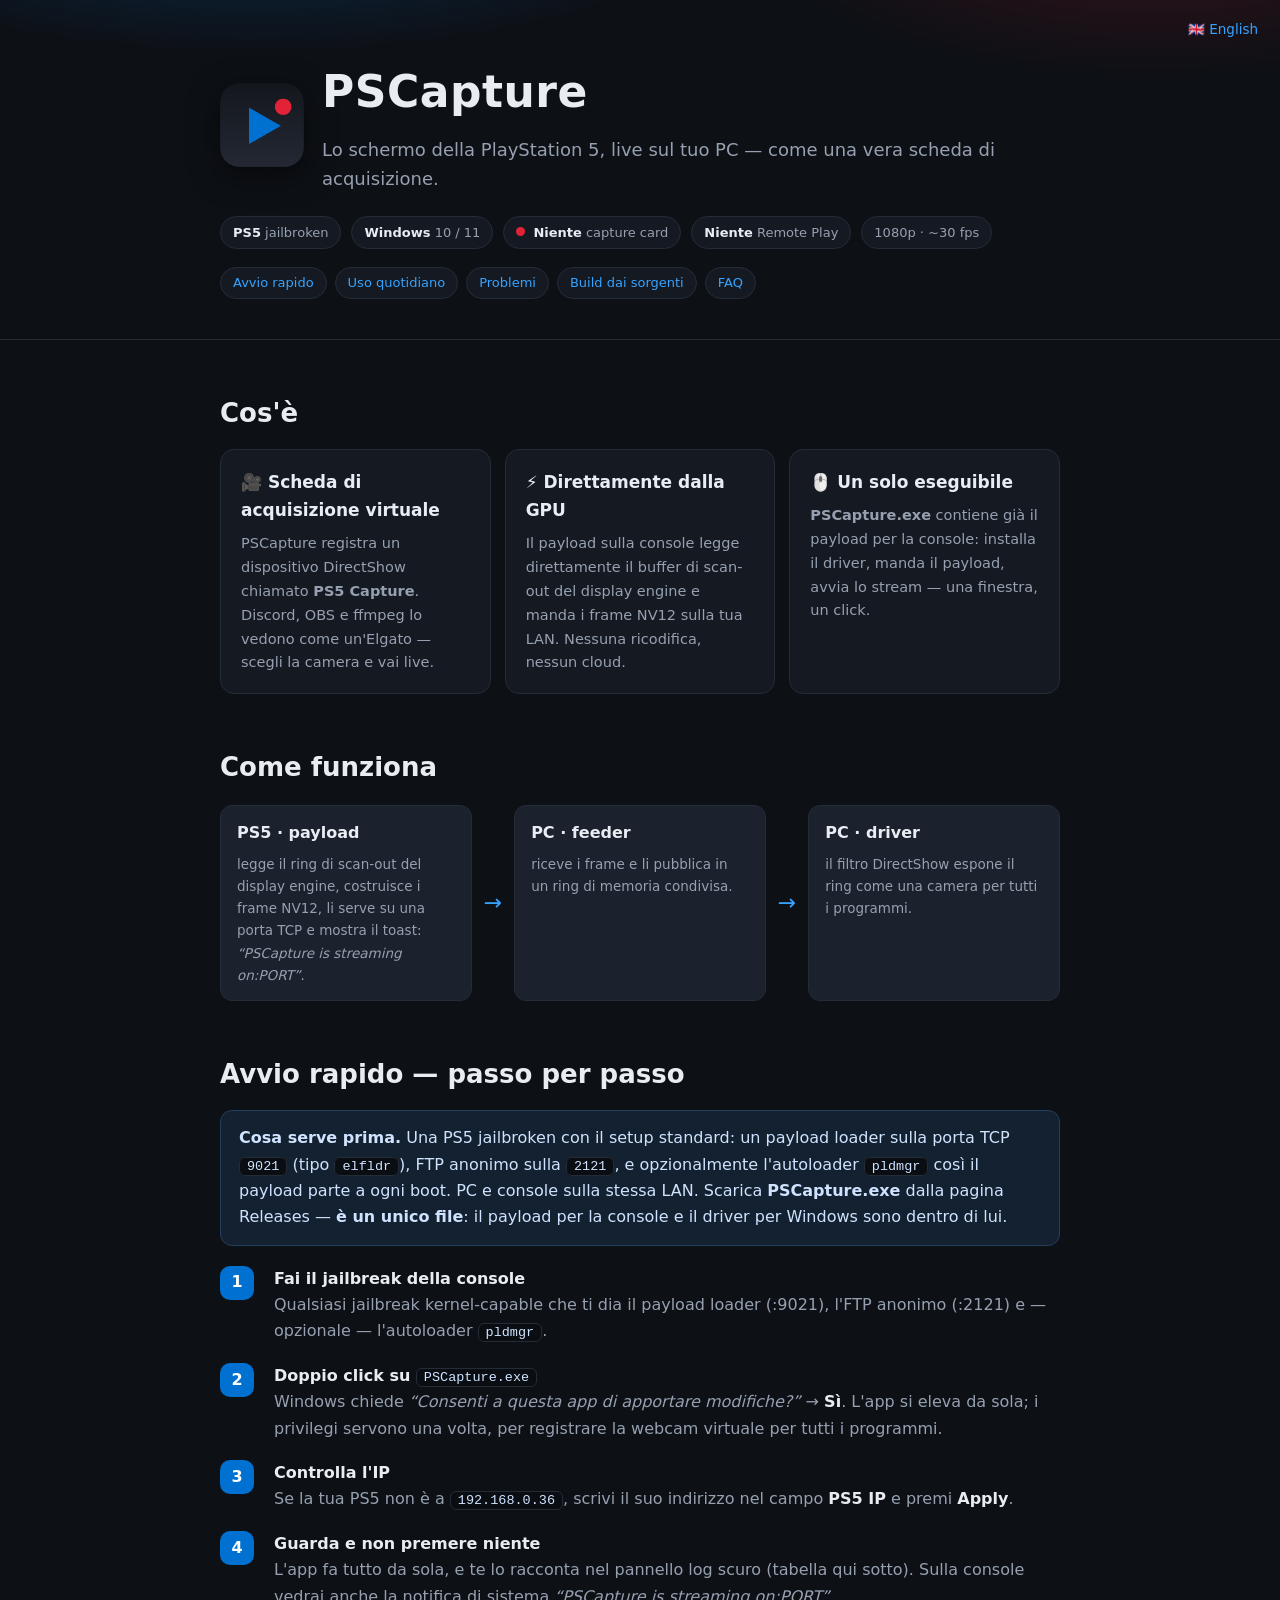
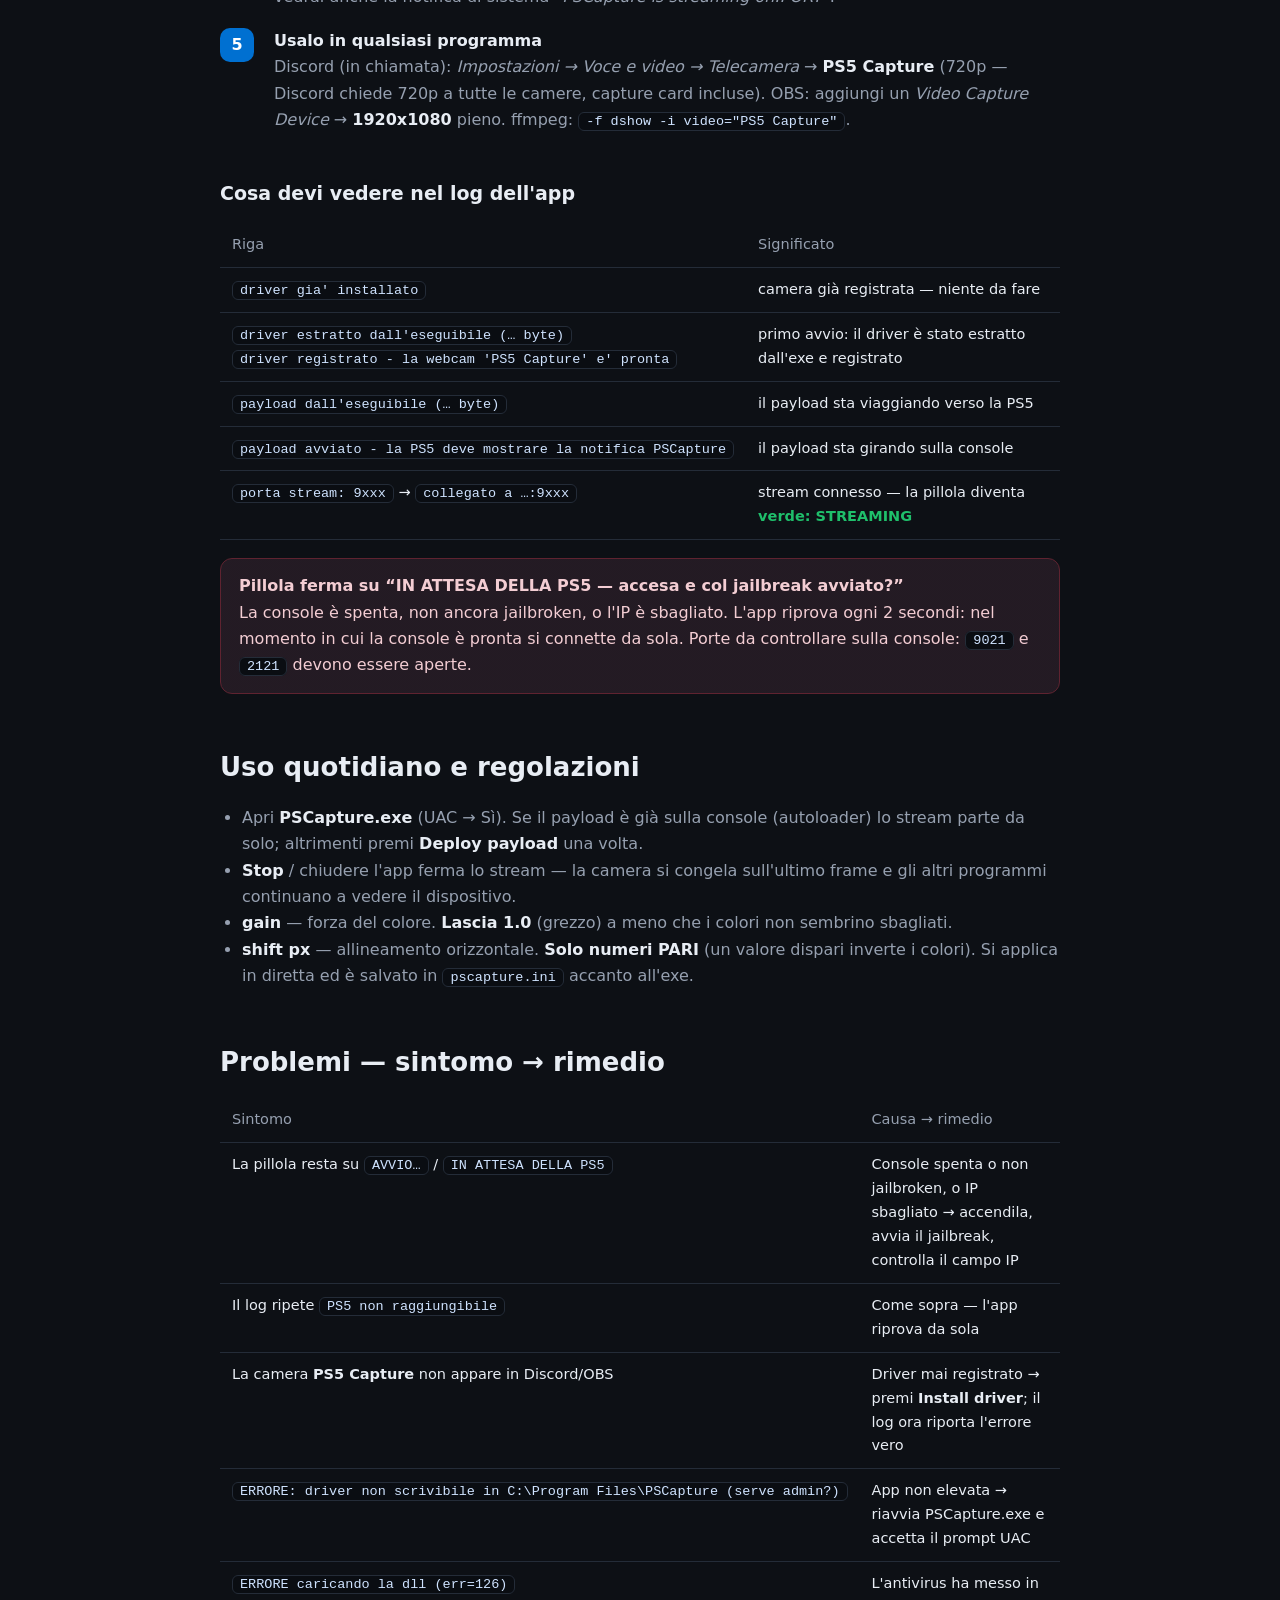
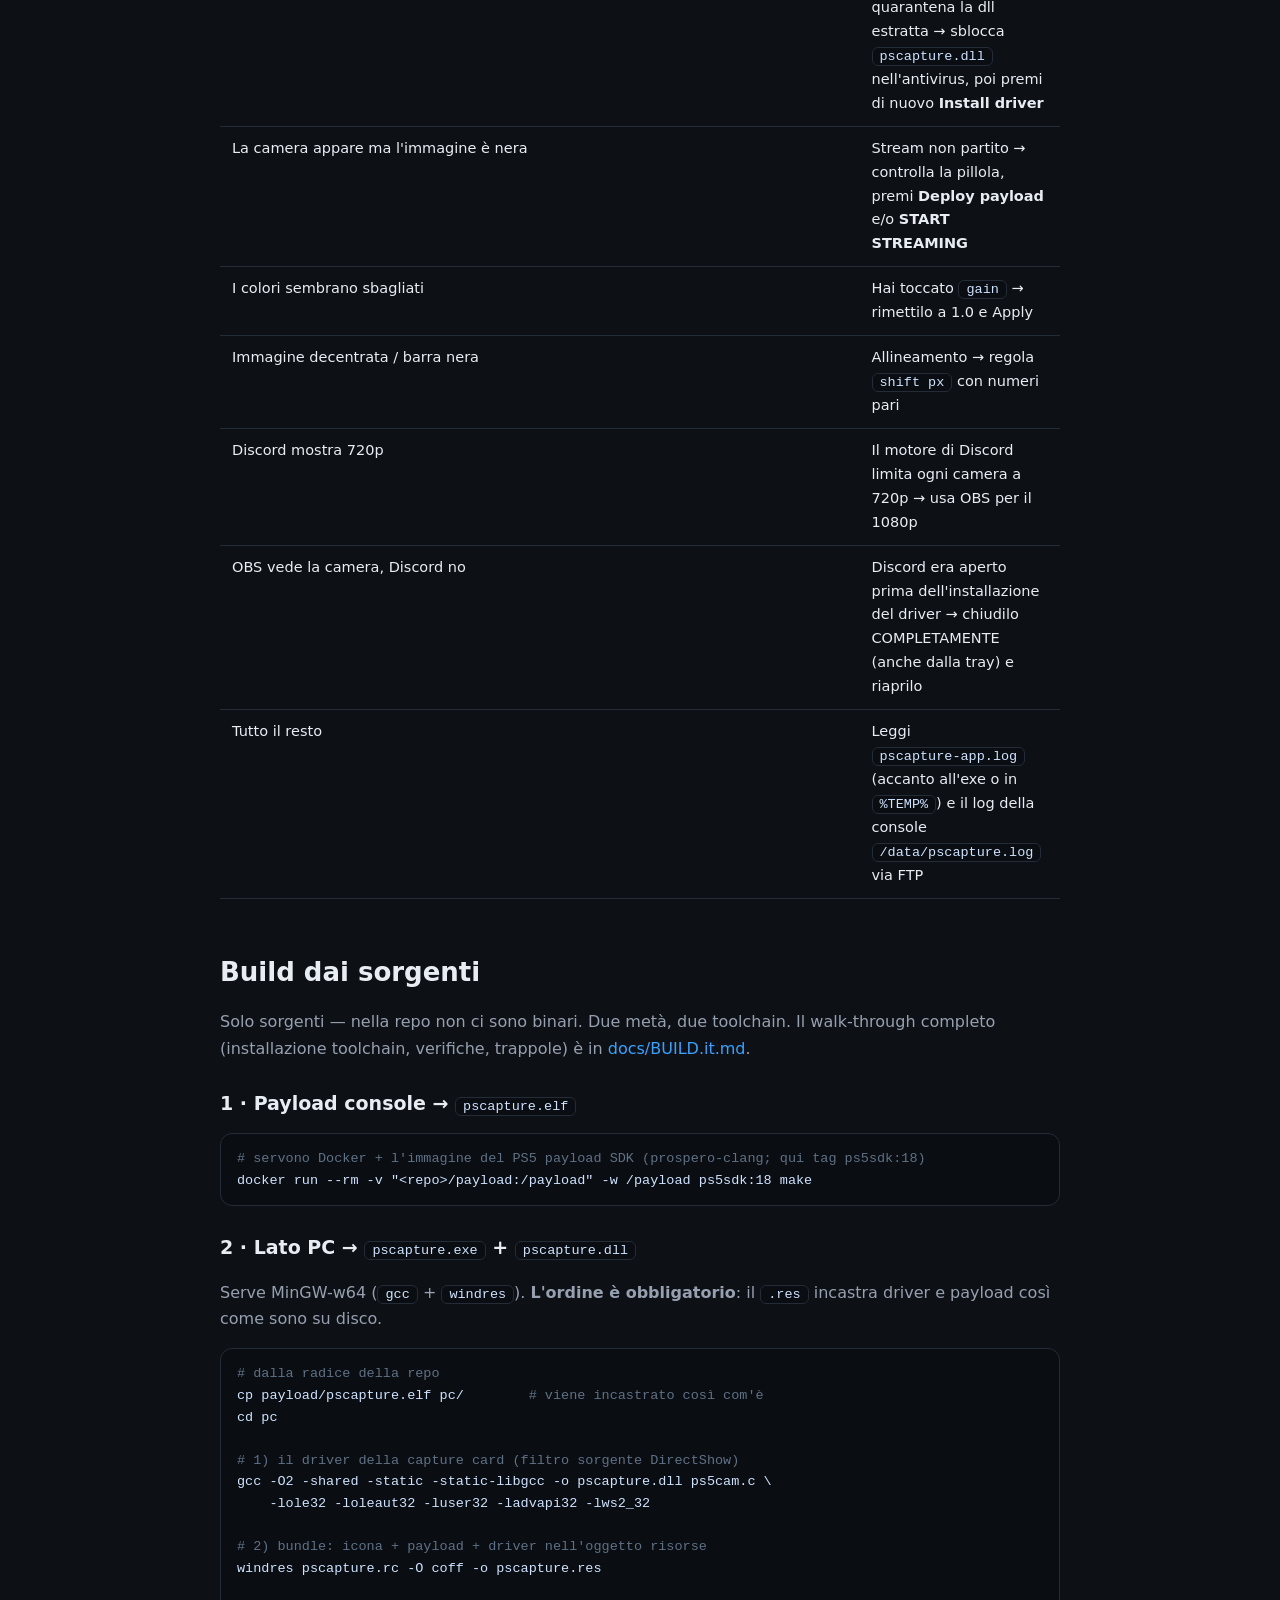
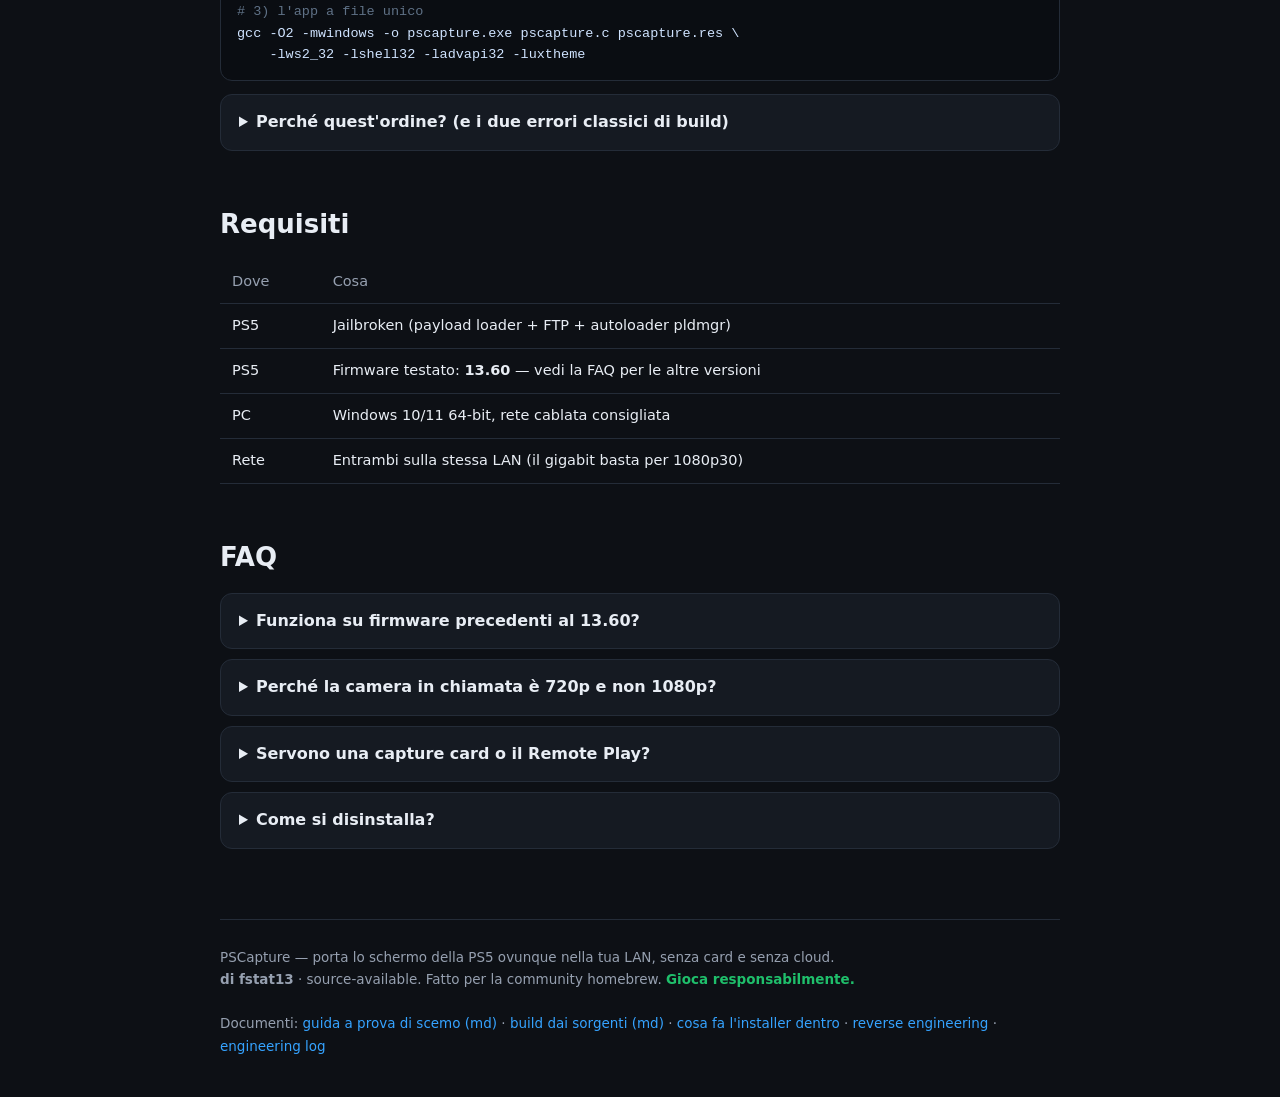
==== docs/index.it.html @ a3692b1e "docs: italian editions + front-page links - docs/GUIDE.it.md and docs/BUILD.it.md: full italian tran" ====
<!DOCTYPE html>
<html lang="it">
<head>
<meta charset="utf-8">
<meta name="viewport" content="width=device-width, initial-scale=1">
<title>PSCapture di fstat13 — la PS5 come scheda di acquisizione sul PC</title>
<style>
  :root{
    --bg:#0d1015; --card:#151a22; --card2:#1b222d; --line:#242c38;
    --fg:#e8edf4; --dim:#96a0b0; --accent:#0070d1; --accent2:#35a3ff;
    --rec:#e22236; --ok:#1fbf6b;
  }
  *{box-sizing:border-box}
  body{margin:0;background:var(--bg);color:var(--fg);
    font:16px/1.65 "Segoe UI",system-ui,-apple-system,Roboto,sans-serif;}
  a{color:var(--accent2);text-decoration:none}
  a:hover{text-decoration:underline}
  .wrap{max-width:880px;margin:0 auto;padding:0 20px}
  header{background:
     radial-gradient(900px 320px at 20% -40%, rgba(0,112,209,.35), transparent 60%),
     radial-gradient(700px 300px at 90% -30%, rgba(226,34,54,.22), transparent 60%),
     var(--bg);
     border-bottom:1px solid var(--line);padding:56px 0 40px}
  .brand{display:flex;align-items:center;gap:18px}
  .brand img{width:84px;height:84px;border-radius:20px;box-shadow:0 8px 30px rgba(0,0,0,.5)}
  h1{font-size:44px;margin:0;letter-spacing:.5px}
  .tag{color:var(--dim);font-size:18px;margin-top:6px}
  .badges{margin-top:22px;display:flex;gap:10px;flex-wrap:wrap}
  .badge{border:1px solid var(--line);background:var(--card);
    padding:5px 12px;border-radius:999px;font-size:13px;color:var(--dim)}
  .badge b{color:var(--fg)}
  h2{margin:52px 0 14px;font-size:26px}
  h3{margin:26px 0 10px;font-size:19px}
  .cards{display:grid;grid-template-columns:repeat(auto-fit,minmax(240px,1fr));gap:14px}
  .card{background:var(--card);border:1px solid var(--line);border-radius:14px;padding:18px 20px}
  .card h3{margin:0 0 8px;font-size:17px}
  .card p{margin:0;color:var(--dim);font-size:14.5px}
  .flow{display:flex;gap:10px;align-items:stretch;flex-wrap:wrap;margin-top:16px}
  .box{flex:1;min-width:180px;background:var(--card2);border:1px solid var(--line);
    border-radius:12px;padding:14px 16px}
  .box b{display:block;margin-bottom:6px}
  .box div{color:var(--dim);font-size:13.5px}
  .arrow{align-self:center;color:var(--accent2);font-size:22px;padding:0 2px}
  ol.steps{counter-reset:s;list-style:none;padding:0;margin:18px 0 0}
  ol.steps li{counter-increment:s;position:relative;padding:0 0 18px 54px}
  ol.steps li::before{content:counter(s);position:absolute;left:0;top:0;
    width:34px;height:34px;border-radius:10px;background:var(--accent);
    color:#fff;font-weight:600;display:flex;align-items:center;justify-content:center}
  ol.steps b{color:var(--fg)}
  ol.steps span{color:var(--dim)}
  ul.plain{color:var(--dim);padding-left:22px}
  ul.plain b{color:var(--fg)}
  table{width:100%;border-collapse:collapse;margin-top:14px;font-size:14.5px}
  th,td{text-align:left;padding:10px 12px;border-bottom:1px solid var(--line);
    vertical-align:top}
  th{color:var(--dim);font-weight:500}
  td code,th code{white-space:nowrap}
  code,kbd{background:#0a0d12;border:1px solid var(--line);border-radius:6px;
    padding:1px 7px;font:13.5px/1.5 Consolas,monospace;color:#cfe3ff}
  pre{background:#0a0d12;border:1px solid var(--line);border-radius:12px;
    padding:14px 16px;overflow-x:auto;font:13.5px/1.6 Consolas,monospace;
    color:#cfe3ff}
  pre .c{color:#5f7186}
  details{background:var(--card);border:1px solid var(--line);border-radius:12px;
    padding:14px 18px;margin:10px 0}
  summary{cursor:pointer;font-weight:600}
  details p{color:var(--dim);margin:10px 0 0}
  .note{background:linear-gradient(0deg,rgba(0,112,209,.08),rgba(0,112,209,.08)),
    var(--card);border:1px solid #23405f;border-radius:12px;padding:14px 18px;color:#cfe3ff}
  .warn{background:linear-gradient(0deg,rgba(226,34,54,.07),rgba(226,34,54,.07)),
    var(--card);border:1px solid #5f2330;border-radius:12px;padding:14px 18px;color:#f3cdd3}
  footer{color:var(--dim);border-top:1px solid var(--line);margin-top:70px;
    padding:26px 0 40px;font-size:13.5px}
  .dot{display:inline-block;width:9px;height:9px;border-radius:50%;
    background:var(--rec);margin-right:8px;vertical-align:1px}
  .ok{color:var(--ok);font-weight:600}
  .toc{display:flex;gap:8px;flex-wrap:wrap;margin-top:18px}
  .toc a{border:1px solid var(--line);background:var(--card);border-radius:999px;
    padding:4px 12px;font-size:13px}
  .lang{position:absolute;top:18px;right:22px;font-size:13.5px}
</style>
</head>
<body>

<header style="position:relative">
  <div class="lang">🇬🇧 <a href="index.html">English</a></div>
  <div class="wrap">
    <div class="brand">
      <img src="pscapture.png" alt="PSCapture">
      <div>
        <h1>PSCapture</h1>
        <div class="tag">Lo schermo della PlayStation&nbsp;5, live sul tuo PC — come una vera scheda di acquisizione.</div>
      </div>
    </div>
    <div class="badges">
      <span class="badge"><b>PS5</b> jailbroken</span>
      <span class="badge"><b>Windows</b> 10 / 11</span>
      <span class="badge"><span class="dot"></span><b>Niente</b> capture card</span>
      <span class="badge"><b>Niente</b> Remote&nbsp;Play</span>
      <span class="badge">1080p &middot; ~30 fps</span>
    </div>
    <div class="toc">
      <a href="#start">Avvio rapido</a>
      <a href="#daily">Uso quotidiano</a>
      <a href="#trouble">Problemi</a>
      <a href="#build">Build dai sorgenti</a>
      <a href="#faq">FAQ</a>
    </div>
  </div>
</header>

<div class="wrap">

  <h2>Cos'è</h2>
  <div class="cards">
    <div class="card">
      <h3>🎥 Scheda di acquisizione virtuale</h3>
      <p>PSCapture registra un dispositivo DirectShow chiamato <b>PS5 Capture</b>.
         Discord, OBS e ffmpeg lo vedono come un'Elgato — scegli la camera e vai
         live.</p>
    </div>
    <div class="card">
      <h3>⚡ Direttamente dalla GPU</h3>
      <p>Il payload sulla console legge direttamente il buffer di scan-out del
         display engine e manda i frame NV12 sulla tua LAN. Nessuna
         ricodifica, nessun cloud.</p>
    </div>
    <div class="card">
      <h3>🖱️ Un solo eseguibile</h3>
      <p><b>PSCapture.exe</b> contiene già il payload per la console:
         installa il driver, manda il payload, avvia lo stream — una finestra,
         un click.</p>
    </div>
  </div>

  <h2>Come funziona</h2>
  <div class="flow">
    <div class="box"><b>PS5 &middot; payload</b>
      <div>legge il ring di scan-out del display engine, costruisce i frame
           NV12, li serve su una porta TCP e mostra il toast:
           <i>“PSCapture is streaming on:PORT”</i>.</div></div>
    <div class="arrow">→</div>
    <div class="box"><b>PC &middot; feeder</b>
      <div>riceve i frame e li pubblica in un ring di memoria condivisa.</div></div>
    <div class="arrow">→</div>
    <div class="box"><b>PC &middot; driver</b>
      <div>il filtro DirectShow espone il ring come una camera per tutti i
           programmi.</div></div>
  </div>

  <h2 id="start">Avvio rapido — passo per passo</h2>

  <div class="note" style="margin-bottom:20px">
    <b>Cosa serve prima.</b> Una PS5 jailbroken con il setup standard:
    un payload loader sulla porta TCP <code>9021</code> (tipo
    <code>elfldr</code>), FTP anonimo sulla <code>2121</code>, e opzionalmente
    l'autoloader <code>pldmgr</code> così il payload parte a ogni boot.
    PC e console sulla stessa LAN. Scarica <b>PSCapture.exe</b> dalla pagina
    Releases — <b>è un unico file</b>: il payload per la console e il driver
    per Windows sono dentro di lui.
  </div>

  <ol class="steps">
    <li><b>Fai il jailbreak della console</b><br>
      <span>Qualsiasi jailbreak kernel-capable che ti dia il payload loader
      (:9021), l'FTP anonimo (:2121) e — opzionale — l'autoloader
      <code>pldmgr</code>.</span></li>
    <li><b>Doppio click su <code>PSCapture.exe</code></b><br>
      <span>Windows chiede <i>“Consenti a questa app di apportare modifiche?”</i>
      → <b>Sì</b>. L'app si eleva da sola; i privilegi servono una volta, per
      registrare la webcam virtuale per tutti i programmi.</span></li>
    <li><b>Controlla l'IP</b><br>
      <span>Se la tua PS5 non è a <code>192.168.0.36</code>, scrivi il suo
      indirizzo nel campo <b>PS5 IP</b> e premi <b>Apply</b>.</span></li>
    <li><b>Guarda e non premere niente</b><br>
      <span>L'app fa tutto da sola, e te lo racconta nel pannello log scuro
      (tabella qui sotto). Sulla console vedrai anche la notifica di sistema
      <i>“PSCapture is streaming on:PORT”</i>.</span></li>
    <li><b>Usalo in qualsiasi programma</b><br>
      <span>Discord (in chiamata): <i>Impostazioni → Voce e video →
      Telecamera</i> → <b>PS5 Capture</b> (720p — Discord chiede 720p a tutte
      le camere, capture card incluse). OBS: aggiungi un <i>Video Capture
      Device</i> → <b>1920x1080</b> pieno. ffmpeg:
      <code>-f dshow -i video="PS5 Capture"</code>.</span></li>
  </ol>

  <h3>Cosa devi vedere nel log dell'app</h3>
  <table>
    <tr><th>Riga</th><th>Significato</th></tr>
    <tr><td><code>driver gia' installato</code></td>
        <td>camera già registrata — niente da fare</td></tr>
    <tr><td><code>driver estratto dall'eseguibile (… byte)</code><br>
            <code>driver registrato - la webcam 'PS5 Capture' e' pronta</code></td>
        <td>primo avvio: il driver è stato estratto dall'exe e registrato</td></tr>
    <tr><td><code>payload dall'eseguibile (… byte)</code></td>
        <td>il payload sta viaggiando verso la PS5</td></tr>
    <tr><td><code>payload avviato - la PS5 deve mostrare la notifica PSCapture</code></td>
        <td>il payload sta girando sulla console</td></tr>
    <tr><td><code>porta stream: 9xxx</code> → <code>collegato a …:9xxx</code></td>
        <td>stream connesso — la pillola diventa <span class="ok">verde: STREAMING</span></td></tr>
  </table>

  <div class="warn" style="margin-top:18px">
    <b>Pillola ferma su “IN ATTESA DELLA PS5 — accesa e col jailbreak avviato?”</b><br>
    La console è spenta, non ancora jailbroken, o l'IP è sbagliato. L'app
    riprova ogni 2 secondi: nel momento in cui la console è pronta si connette
    da sola. Porte da controllare sulla console: <code>9021</code> e
    <code>2121</code> devono essere aperte.
  </div>

  <h2 id="daily">Uso quotidiano e regolazioni</h2>
  <ul class="plain">
    <li>Apri <b>PSCapture.exe</b> (UAC → Sì). Se il payload è già sulla console
        (autoloader) lo stream parte da solo; altrimenti premi
        <b>Deploy payload</b> una volta.</li>
    <li><b>Stop</b> / chiudere l'app ferma lo stream — la camera si congela
        sull'ultimo frame e gli altri programmi continuano a vedere il
        dispositivo.</li>
    <li><b>gain</b> — forza del colore. <b>Lascia 1.0</b> (grezzo) a meno che i
        colori non sembrino sbagliati.</li>
    <li><b>shift px</b> — allineamento orizzontale. <b>Solo numeri PARI</b>
        (un valore dispari inverte i colori). Si applica in diretta ed è
        salvato in <code>pscapture.ini</code> accanto all'exe.</li>
  </ul>

  <h2 id="trouble">Problemi — sintomo → rimedio</h2>
  <table>
    <tr><th>Sintomo</th><th>Causa → rimedio</th></tr>
    <tr><td>La pillola resta su <code>AVVIO…</code> / <code>IN ATTESA DELLA PS5</code></td>
        <td>Console spenta o non jailbroken, o IP sbagliato → accendila, avvia
            il jailbreak, controlla il campo IP</td></tr>
    <tr><td>Il log ripete <code>PS5 non raggiungibile</code></td>
        <td>Come sopra — l'app riprova da sola</td></tr>
    <tr><td>La camera <b>PS5 Capture</b> non appare in Discord/OBS</td>
        <td>Driver mai registrato → premi <b>Install driver</b>; il log ora
            riporta l'errore vero</td></tr>
    <tr><td><code>ERRORE: driver non scrivibile in C:\Program Files\PSCapture (serve admin?)</code></td>
        <td>App non elevata → riavvia PSCapture.exe e accetta il prompt UAC</td></tr>
    <tr><td><code>ERRORE caricando la dll (err=126)</code></td>
        <td>L'antivirus ha messo in quarantena la dll estratta → sblocca
            <code>pscapture.dll</code> nell'antivirus, poi premi di nuovo
            <b>Install driver</b></td></tr>
    <tr><td>La camera appare ma l'immagine è nera</td>
        <td>Stream non partito → controlla la pillola, premi <b>Deploy
            payload</b> e/o <b>START STREAMING</b></td></tr>
    <tr><td>I colori sembrano sbagliati</td>
        <td>Hai toccato <code>gain</code> → rimettilo a 1.0 e Apply</td></tr>
    <tr><td>Immagine decentrata / barra nera</td>
        <td>Allineamento → regola <code>shift px</code> con numeri pari</td></tr>
    <tr><td>Discord mostra 720p</td>
        <td>Il motore di Discord limita ogni camera a 720p → usa OBS per il
            1080p</td></tr>
    <tr><td>OBS vede la camera, Discord no</td>
        <td>Discord era aperto prima dell'installazione del driver → chiudilo
            COMPLETAMENTE (anche dalla tray) e riaprilo</td></tr>
    <tr><td>Tutto il resto</td>
        <td>Leggi <code>pscapture-app.log</code> (accanto all'exe o in
            <code>%TEMP%</code>) e il log della console
            <code>/data/pscapture.log</code> via FTP</td></tr>
  </table>

  <h2 id="build">Build dai sorgenti</h2>

  <p style="color:var(--dim)">Solo sorgenti — nella repo non ci sono binari.
  Due metà, due toolchain. Il walk-through completo (installazione toolchain,
  verifiche, trappole) è in <a href="BUILD.it.md">docs/BUILD.it.md</a>.</p>

  <h3>1 · Payload console → <code>pscapture.elf</code></h3>
  <pre><span class="c"># servono Docker + l'immagine del PS5 payload SDK (prospero-clang; qui tag ps5sdk:18)</span>
docker run --rm -v "&lt;repo&gt;/payload:/payload" -w /payload ps5sdk:18 make</pre>

  <h3>2 · Lato PC → <code>pscapture.exe</code> + <code>pscapture.dll</code></h3>
  <p style="color:var(--dim)">Serve MinGW-w64 (<code>gcc</code> +
  <code>windres</code>). <b>L'ordine è obbligatorio</b>: il
  <code>.res</code> incastra driver e payload così come sono su disco.</p>
  <pre><span class="c"># dalla radice della repo</span>
cp payload/pscapture.elf pc/        <span class="c"># viene incastrato così com'è</span>
cd pc

<span class="c"># 1) il driver della capture card (filtro sorgente DirectShow)</span>
gcc -O2 -shared -static -static-libgcc -o pscapture.dll ps5cam.c \
    -lole32 -loleaut32 -luser32 -ladvapi32 -lws2_32

<span class="c"># 2) bundle: icona + payload + driver nell'oggetto risorse</span>
windres pscapture.rc -O coff -o pscapture.res

<span class="c"># 3) l'app a file unico</span>
gcc -O2 -mwindows -o pscapture.exe pscapture.c pscapture.res \
    -lws2_32 -lshell32 -ladvapi32 -luxtheme</pre>

  <details>
    <summary>Perché quest'ordine? (e i due errori classici di build)</summary>
    <p><b>windres incastra i file come sono su disco:</b> se la DLL o il
       payload vengono ricompilati dopo il passo 2, l'exe continua a portarsi
       dentro quelli vecchi. Rebuild = DLL → windres → exe, ogni volta.<br>
       <b><code>-static -static-libgcc</code> sulla DLL è obbligatorio:</b>
       senza, Windows può rifiutarsi di caricare il driver con il cryptico
       “impossibile trovare il modulo specificato” (runtime mingw mancante).</p>
  </details>

  <h2>Requisiti</h2>
  <table>
    <tr><th>Dove</th><th>Cosa</th></tr>
    <tr><td>PS5</td><td>Jailbroken (payload loader + FTP + autoloader pldmgr)</td></tr>
    <tr><td>PS5</td><td>Firmware testato: <b>13.60</b> — vedi la FAQ per le altre versioni</td></tr>
    <tr><td>PC</td><td>Windows 10/11 64-bit, rete cablata consigliata</td></tr>
    <tr><td>Rete</td><td>Entrambi sulla stessa LAN (il gigabit basta per 1080p30)</td></tr>
  </table>

  <h2 id="faq">FAQ</h2>

  <details>
    <summary>Funziona su firmware precedenti al 13.60?</summary>
    <p>Il lato PC funziona su qualsiasi firmware: app e driver parlano solo
       TCP/FTP e memoria condivisa. La parte version-specifica è il payload
       della console — è stato compilato e tarato sul <b>13.60</b>, usando gli
       ancoraggi del display engine trovati su quel firmware. Su altri
       firmware può servire un piccolo lavoro di porting (cioè ritrovare gli
       stessi ancoraggi su quel sistema). Se hai un'altra versione, apri una
       issue con il tuo firmware e possiamo aggiungere un profilo.</p>
  </details>

  <details>
    <summary>Perché la camera in chiamata è 720p e non 1080p?</summary>
    <p>Quel limite è del motore vocale di Discord, non di PSCapture: chiede
       1280x720 a ogni camera. Per la qualità piena usa OBS (dove PS5 Capture
       va a 1920x1080) o la condivisione schermo di Discord, che arriva a
       1080p60 con Nitro.</p>
  </details>

  <details>
    <summary>Servono una capture card o il Remote Play?</summary>
    <p>No. PSCapture non tocca mai il Remote Play: il payload legge il display
       engine sulla console stessa e manda i frame grezzi sulla tua LAN.</p>
  </details>

  <details>
    <summary>Come si disinstalla?</summary>
    <p>Chiudi l'app, poi <code>rundll32 "%ProgramFiles%\PSCapture\pscapture.dll",DllUnregisterServer</code>,
       cancella <code>C:\Program Files\PSCapture</code>, e opzionalmente
       cancella <code>/data/pldmgr/payloads/pscapture/</code> sulla console
       così l'autoloader smette di avviare il payload.</p>
  </details>

  <footer>
    PSCapture — porta lo schermo della PS5 ovunque nella tua LAN, senza card e senza cloud.
    <br><b>di fstat13</b> &middot; source-available. Fatto per la community homebrew. <span class="ok">Gioca responsabilmente.</span>
    <br><br>
    Documenti: <a href="GUIDE.it.md">guida a prova di scemo (md)</a> &middot;
    <a href="BUILD.it.md">build dai sorgenti (md)</a> &middot;
    <a href="INSTALLER.md">cosa fa l'installer dentro</a> &middot;
    <a href="REVERSE_ENGINEERING.md">reverse engineering</a> &middot;
    <a href="ENGINEERING_LOG.md">engineering log</a>
  </footer>
</div>

</body>
</html>
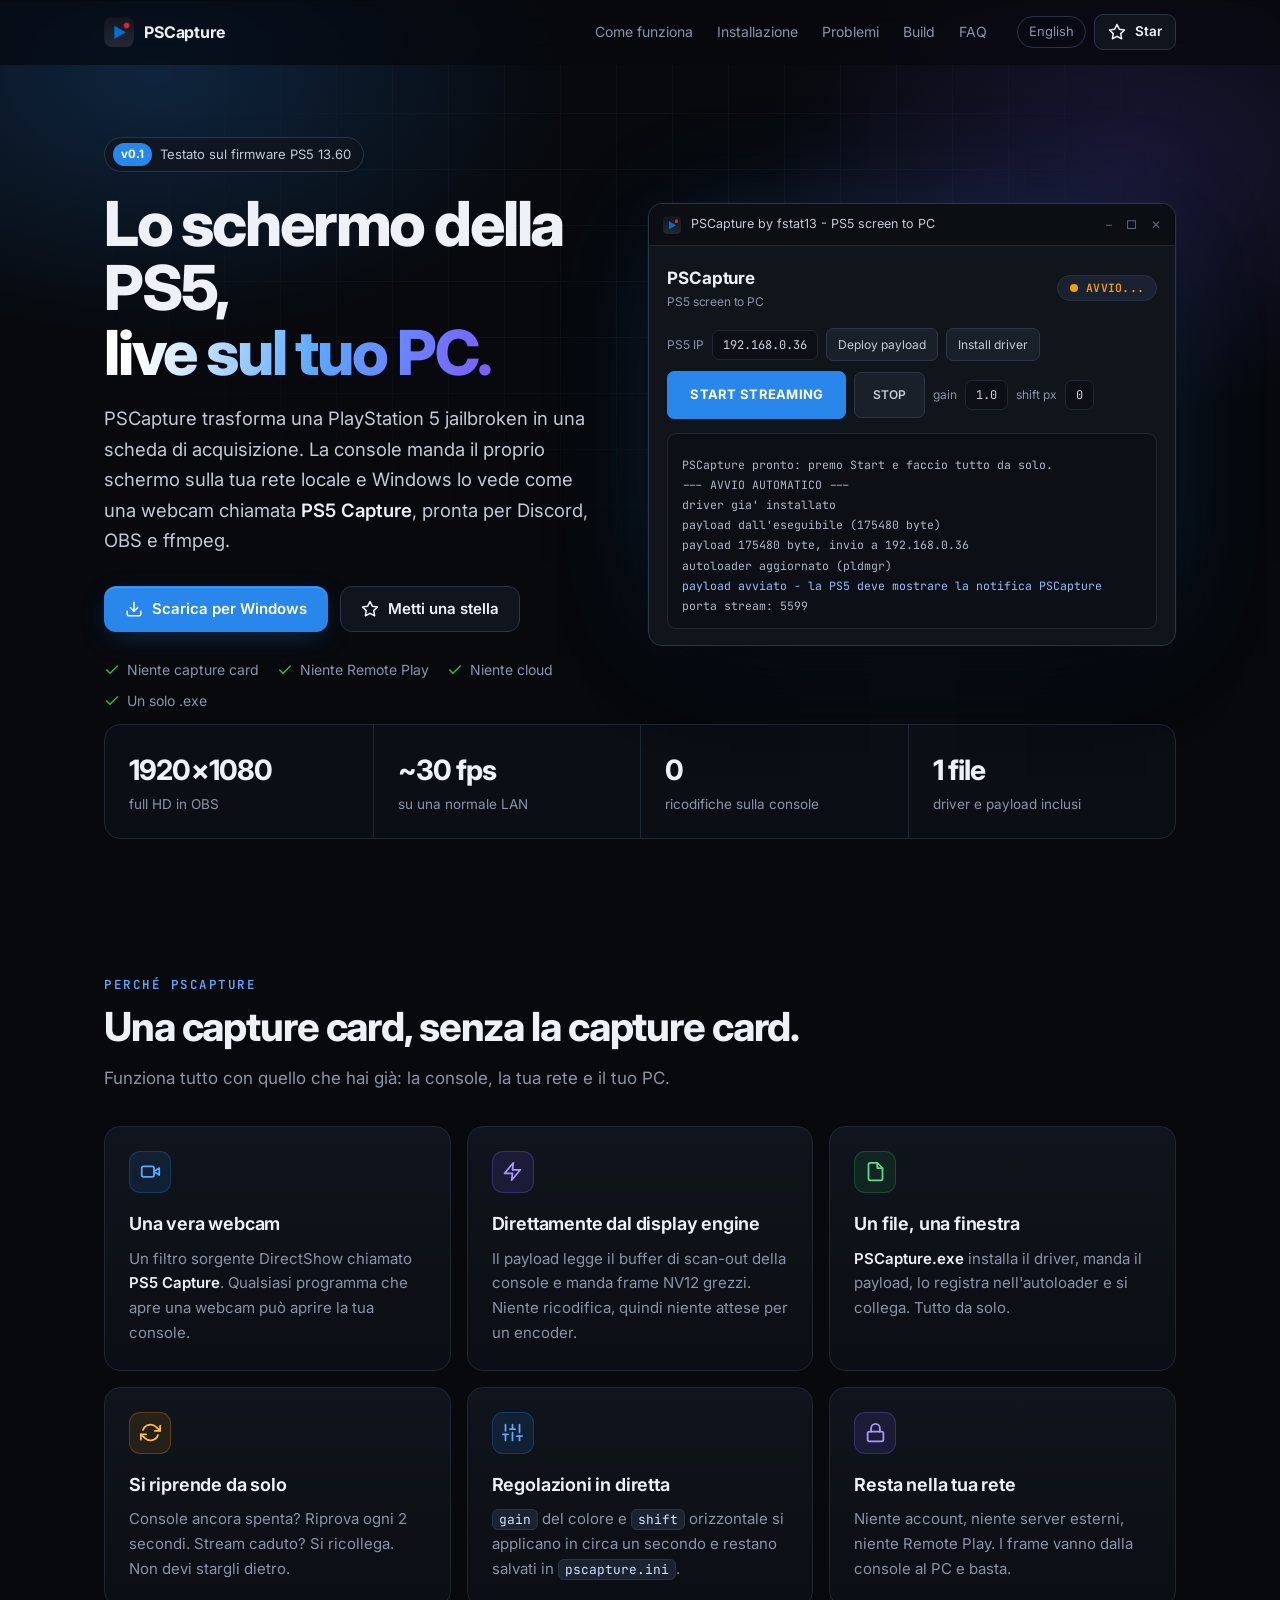
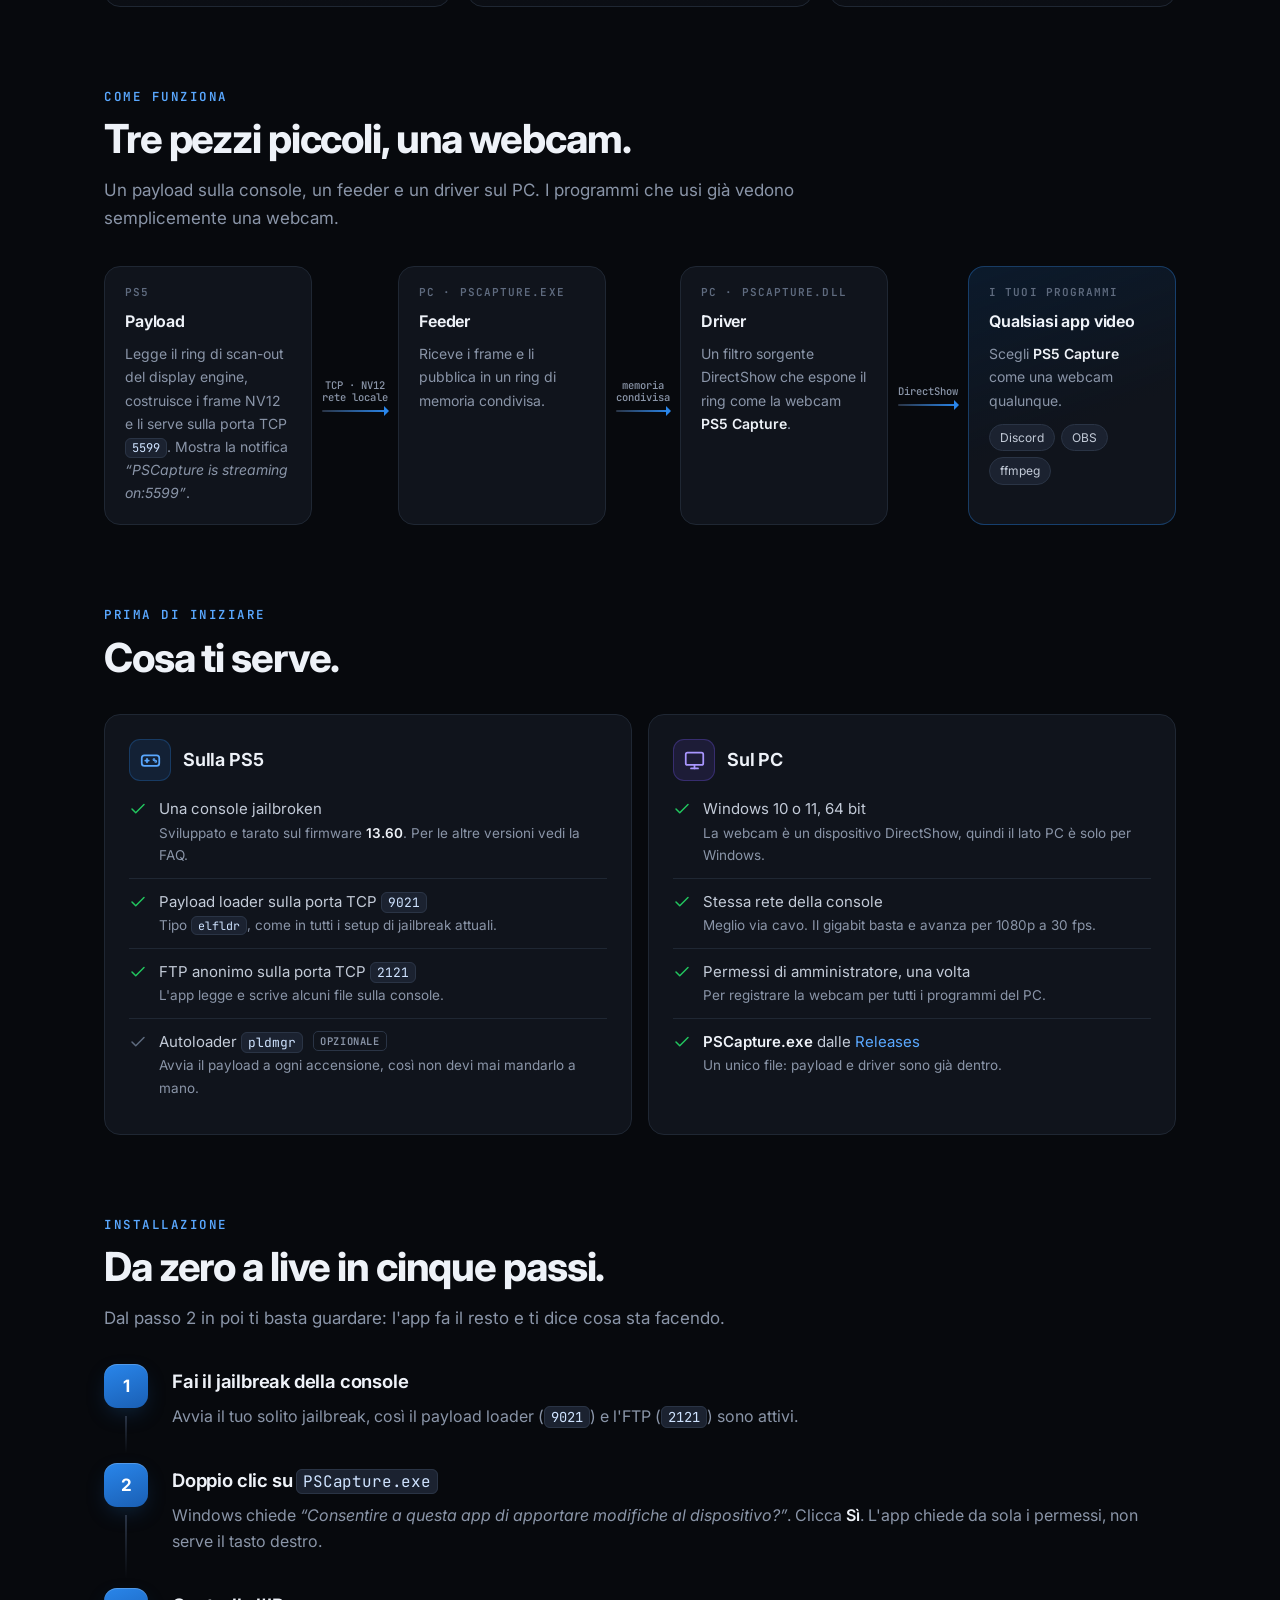
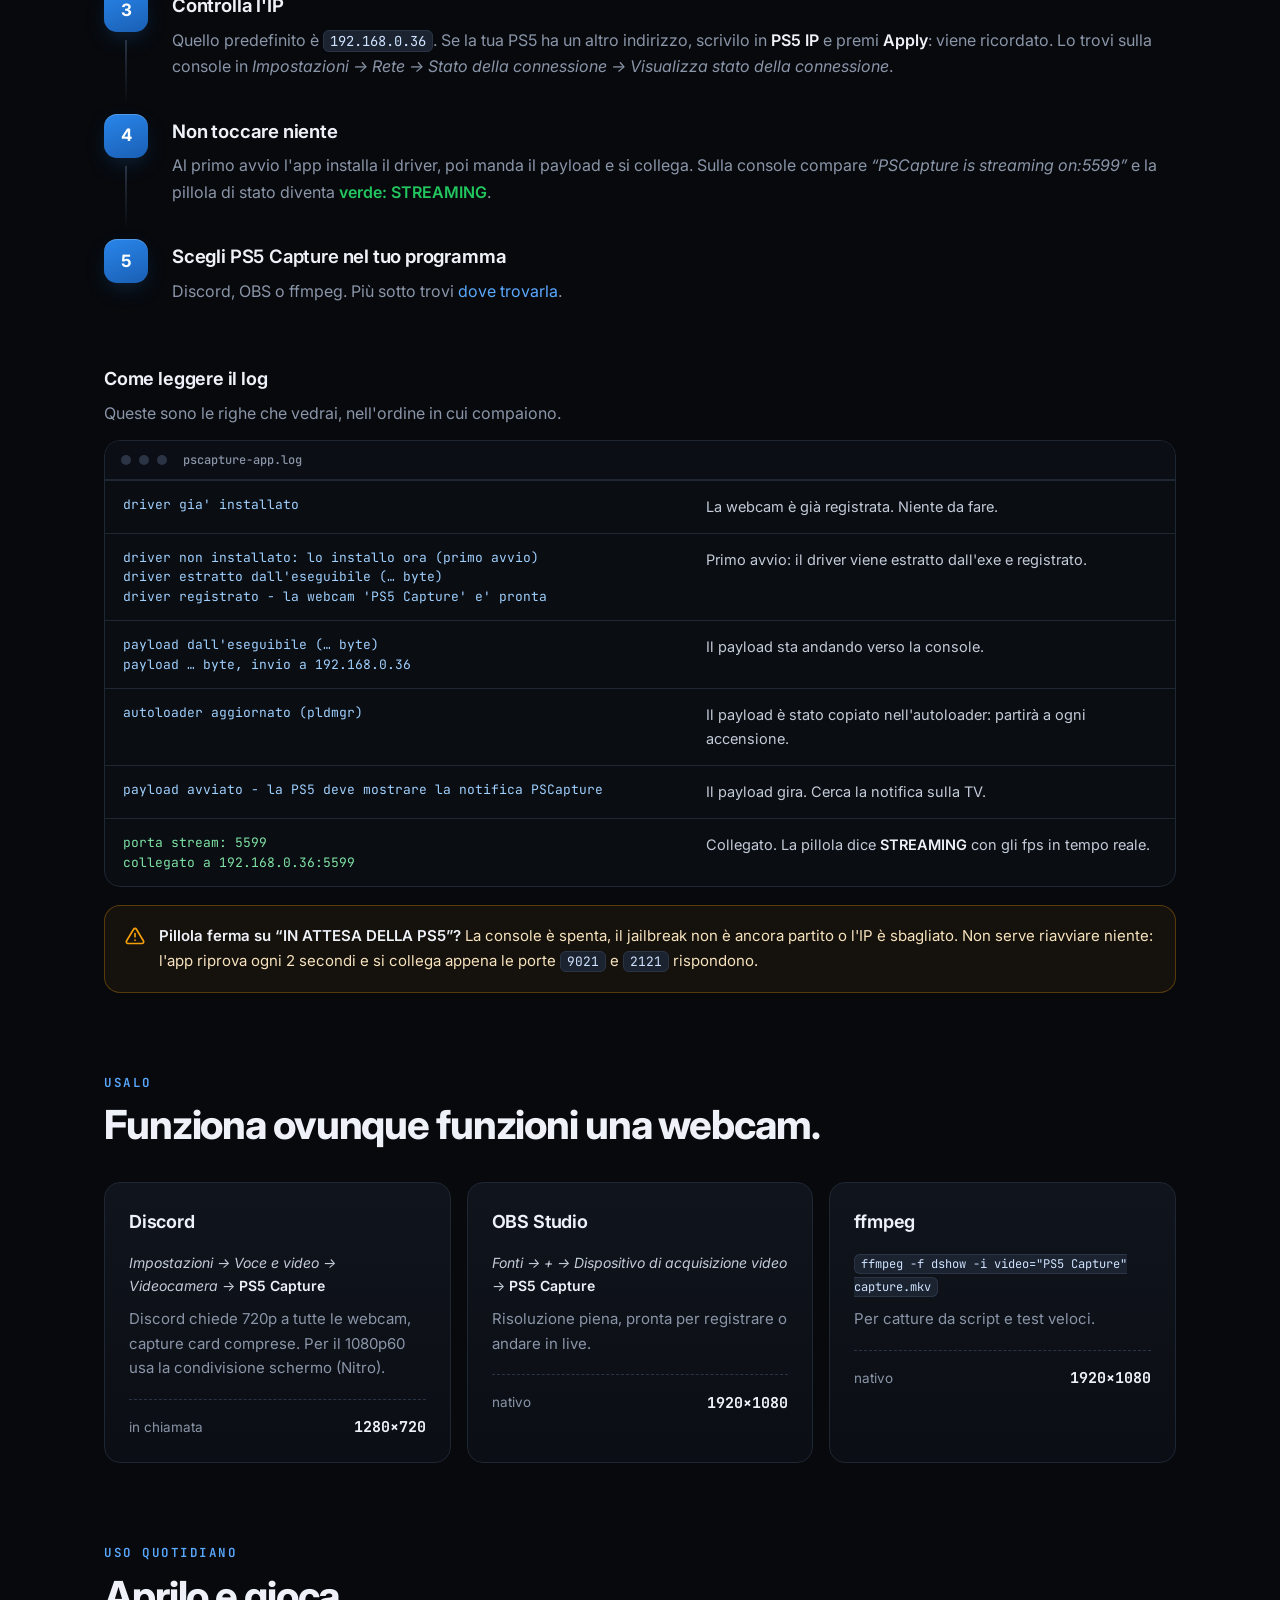
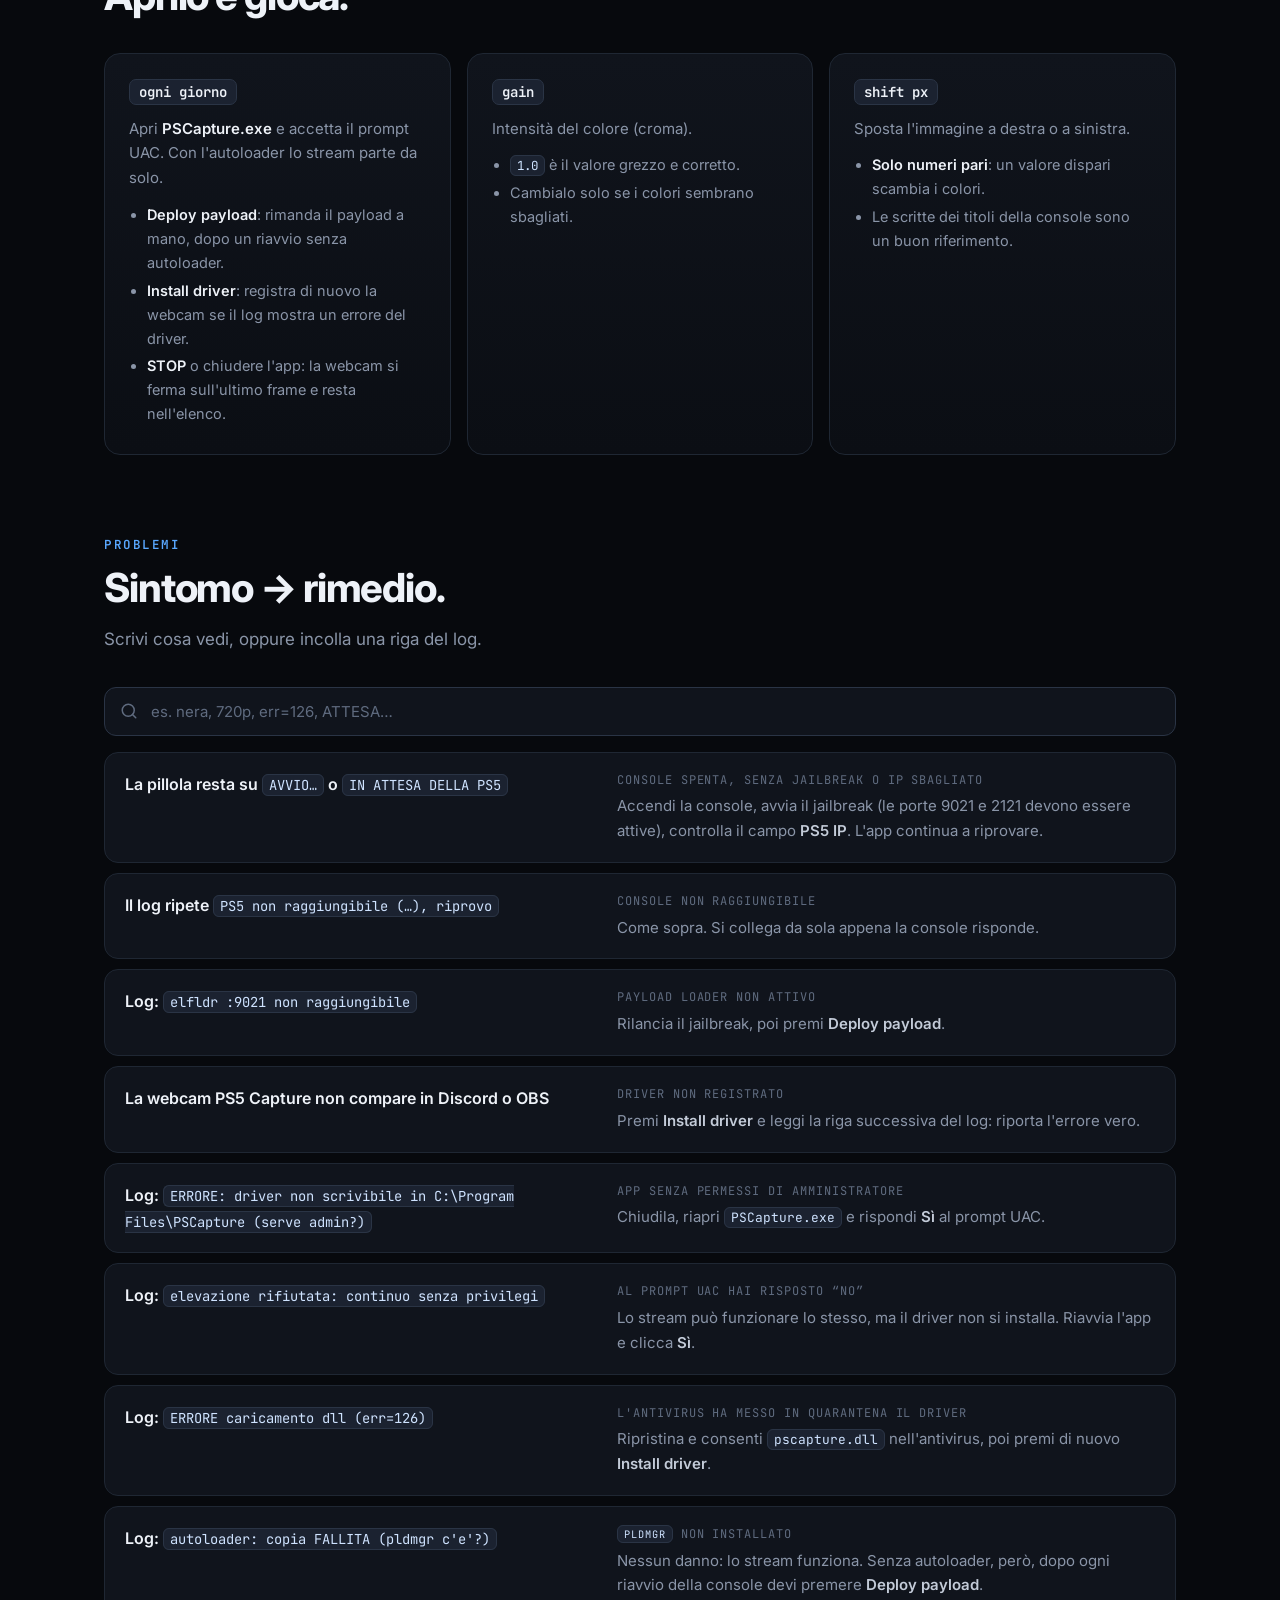
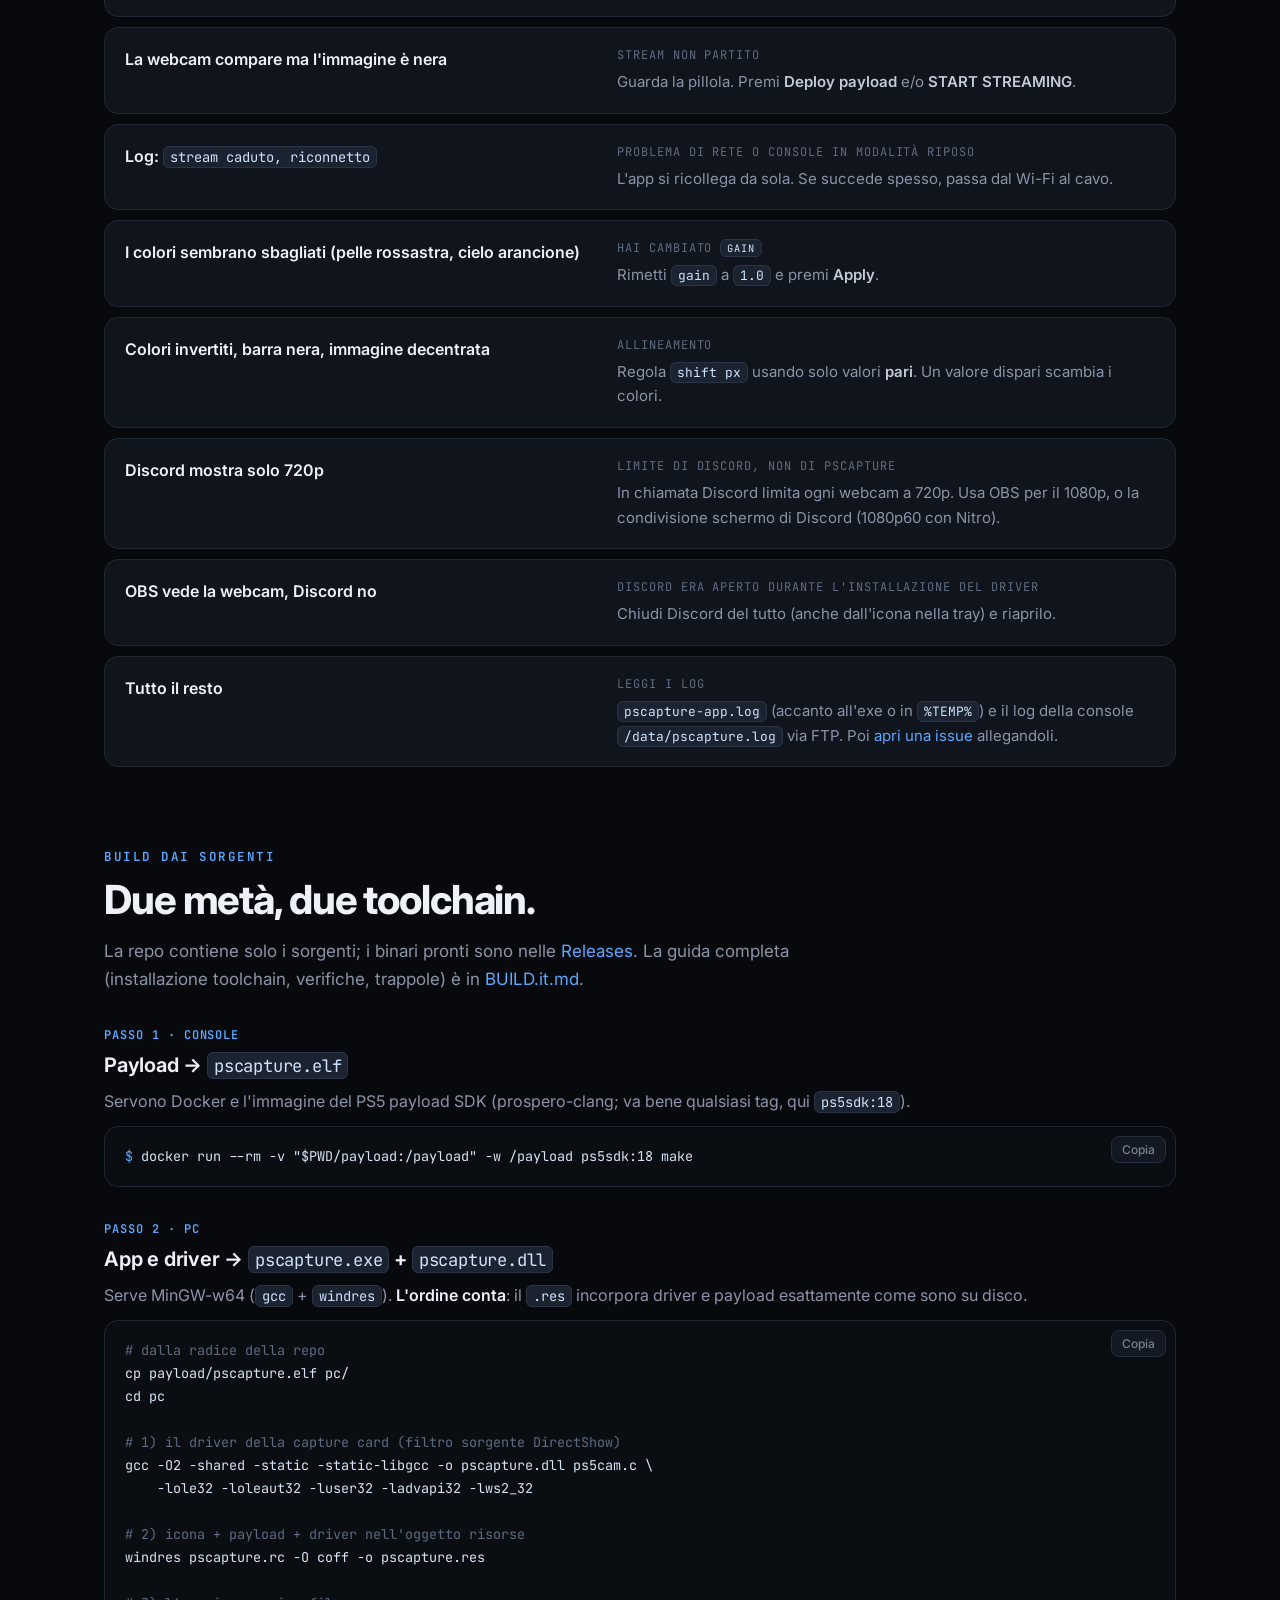
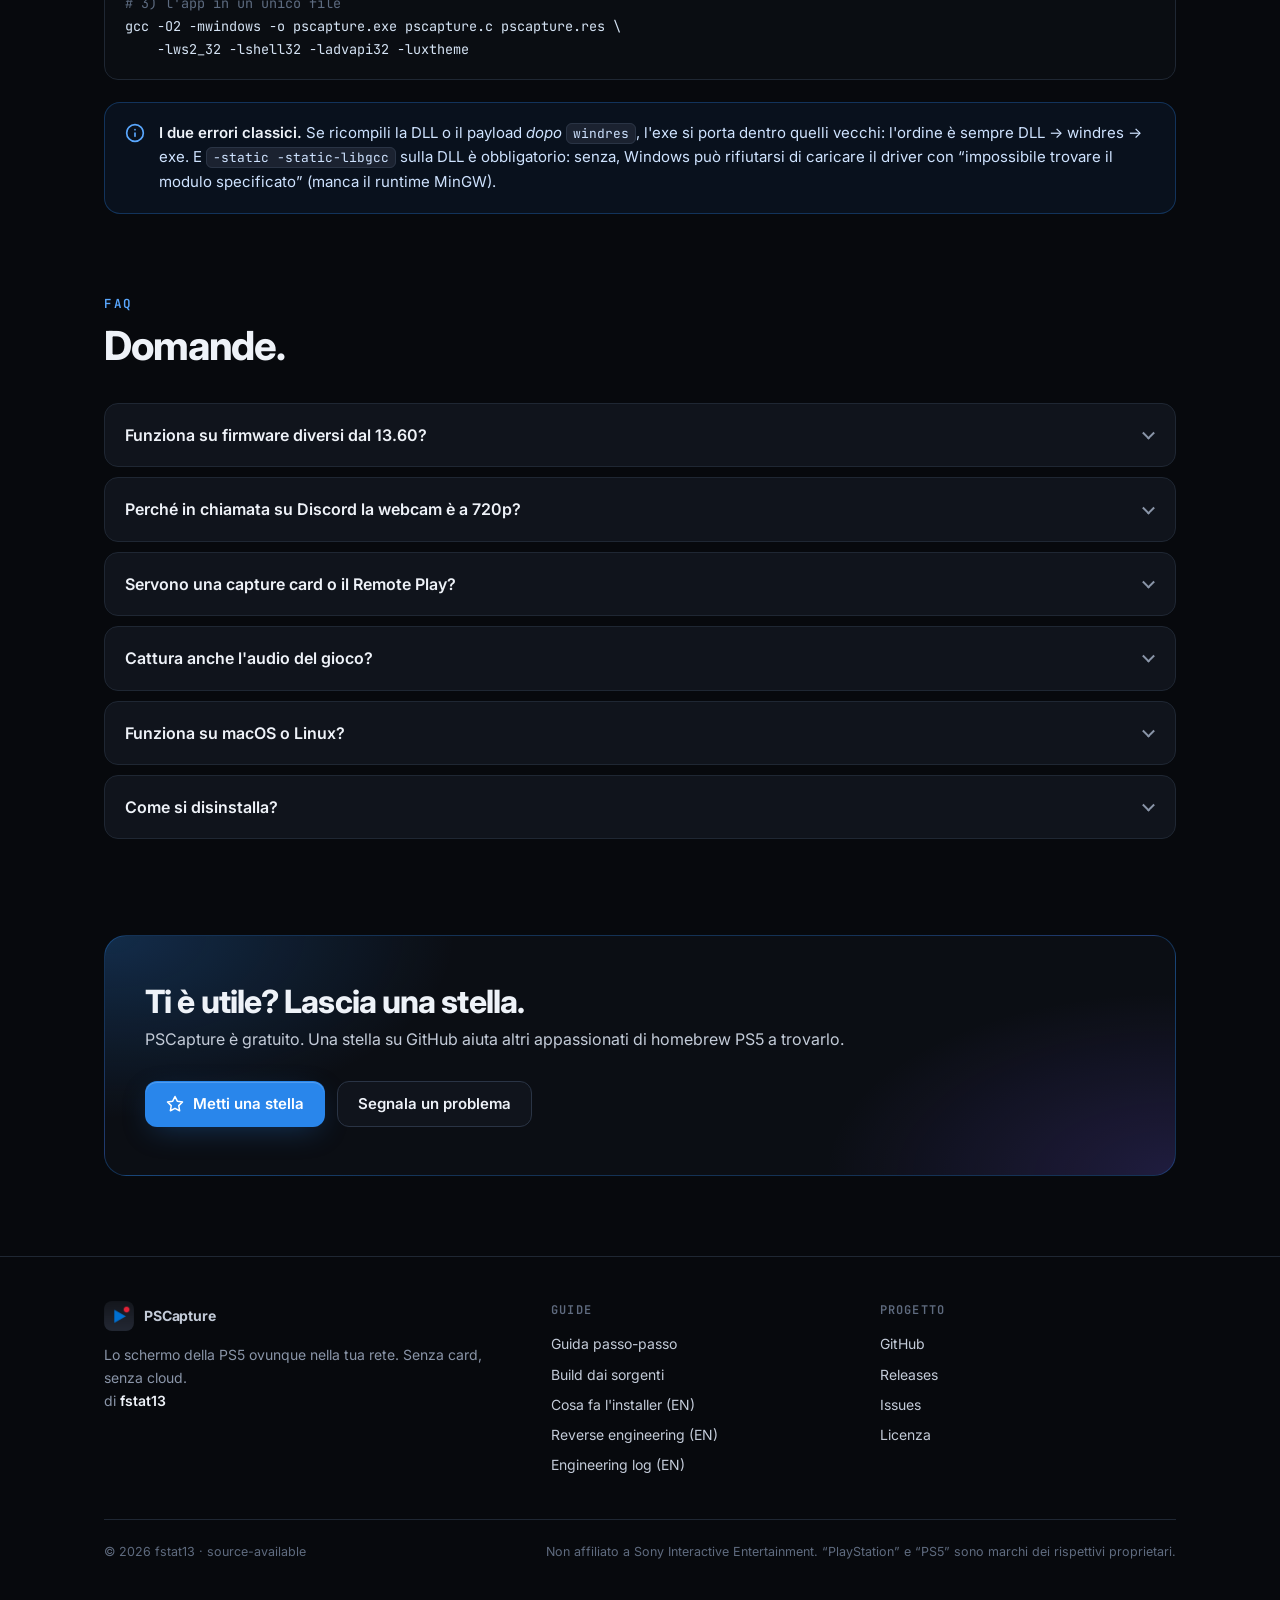
==== commit 876f8ef8: "docs: redesign the guide site, fix inaccurate docs - new modern layout for index.html / index.it.htm" ====
--- a/docs/index.it.html
+++ b/docs/index.it.html
@@ -1,358 +1,443 @@
 <!DOCTYPE html>
-<html lang="it">
+<html lang="it" class="no-js">
 <head>
 <meta charset="utf-8">
 <meta name="viewport" content="width=device-width, initial-scale=1">
-<title>PSCapture di fstat13 — la PS5 come scheda di acquisizione sul PC</title>
-<style>
-  :root{
-    --bg:#0d1015; --card:#151a22; --card2:#1b222d; --line:#242c38;
-    --fg:#e8edf4; --dim:#96a0b0; --accent:#0070d1; --accent2:#35a3ff;
-    --rec:#e22236; --ok:#1fbf6b;
-  }
-  *{box-sizing:border-box}
-  body{margin:0;background:var(--bg);color:var(--fg);
-    font:16px/1.65 "Segoe UI",system-ui,-apple-system,Roboto,sans-serif;}
-  a{color:var(--accent2);text-decoration:none}
-  a:hover{text-decoration:underline}
-  .wrap{max-width:880px;margin:0 auto;padding:0 20px}
-  header{background:
-     radial-gradient(900px 320px at 20% -40%, rgba(0,112,209,.35), transparent 60%),
-     radial-gradient(700px 300px at 90% -30%, rgba(226,34,54,.22), transparent 60%),
-     var(--bg);
-     border-bottom:1px solid var(--line);padding:56px 0 40px}
-  .brand{display:flex;align-items:center;gap:18px}
-  .brand img{width:84px;height:84px;border-radius:20px;box-shadow:0 8px 30px rgba(0,0,0,.5)}
-  h1{font-size:44px;margin:0;letter-spacing:.5px}
-  .tag{color:var(--dim);font-size:18px;margin-top:6px}
-  .badges{margin-top:22px;display:flex;gap:10px;flex-wrap:wrap}
-  .badge{border:1px solid var(--line);background:var(--card);
-    padding:5px 12px;border-radius:999px;font-size:13px;color:var(--dim)}
-  .badge b{color:var(--fg)}
-  h2{margin:52px 0 14px;font-size:26px}
-  h3{margin:26px 0 10px;font-size:19px}
-  .cards{display:grid;grid-template-columns:repeat(auto-fit,minmax(240px,1fr));gap:14px}
-  .card{background:var(--card);border:1px solid var(--line);border-radius:14px;padding:18px 20px}
-  .card h3{margin:0 0 8px;font-size:17px}
-  .card p{margin:0;color:var(--dim);font-size:14.5px}
-  .flow{display:flex;gap:10px;align-items:stretch;flex-wrap:wrap;margin-top:16px}
-  .box{flex:1;min-width:180px;background:var(--card2);border:1px solid var(--line);
-    border-radius:12px;padding:14px 16px}
-  .box b{display:block;margin-bottom:6px}
-  .box div{color:var(--dim);font-size:13.5px}
-  .arrow{align-self:center;color:var(--accent2);font-size:22px;padding:0 2px}
-  ol.steps{counter-reset:s;list-style:none;padding:0;margin:18px 0 0}
-  ol.steps li{counter-increment:s;position:relative;padding:0 0 18px 54px}
-  ol.steps li::before{content:counter(s);position:absolute;left:0;top:0;
-    width:34px;height:34px;border-radius:10px;background:var(--accent);
-    color:#fff;font-weight:600;display:flex;align-items:center;justify-content:center}
-  ol.steps b{color:var(--fg)}
-  ol.steps span{color:var(--dim)}
-  ul.plain{color:var(--dim);padding-left:22px}
-  ul.plain b{color:var(--fg)}
-  table{width:100%;border-collapse:collapse;margin-top:14px;font-size:14.5px}
-  th,td{text-align:left;padding:10px 12px;border-bottom:1px solid var(--line);
-    vertical-align:top}
-  th{color:var(--dim);font-weight:500}
-  td code,th code{white-space:nowrap}
-  code,kbd{background:#0a0d12;border:1px solid var(--line);border-radius:6px;
-    padding:1px 7px;font:13.5px/1.5 Consolas,monospace;color:#cfe3ff}
-  pre{background:#0a0d12;border:1px solid var(--line);border-radius:12px;
-    padding:14px 16px;overflow-x:auto;font:13.5px/1.6 Consolas,monospace;
-    color:#cfe3ff}
-  pre .c{color:#5f7186}
-  details{background:var(--card);border:1px solid var(--line);border-radius:12px;
-    padding:14px 18px;margin:10px 0}
-  summary{cursor:pointer;font-weight:600}
-  details p{color:var(--dim);margin:10px 0 0}
-  .note{background:linear-gradient(0deg,rgba(0,112,209,.08),rgba(0,112,209,.08)),
-    var(--card);border:1px solid #23405f;border-radius:12px;padding:14px 18px;color:#cfe3ff}
-  .warn{background:linear-gradient(0deg,rgba(226,34,54,.07),rgba(226,34,54,.07)),
-    var(--card);border:1px solid #5f2330;border-radius:12px;padding:14px 18px;color:#f3cdd3}
-  footer{color:var(--dim);border-top:1px solid var(--line);margin-top:70px;
-    padding:26px 0 40px;font-size:13.5px}
-  .dot{display:inline-block;width:9px;height:9px;border-radius:50%;
-    background:var(--rec);margin-right:8px;vertical-align:1px}
-  .ok{color:var(--ok);font-weight:600}
-  .toc{display:flex;gap:8px;flex-wrap:wrap;margin-top:18px}
-  .toc a{border:1px solid var(--line);background:var(--card);border-radius:999px;
-    padding:4px 12px;font-size:13px}
-  .lang{position:absolute;top:18px;right:22px;font-size:13.5px}
-</style>
+<title>PSCapture — la PS5 come scheda di acquisizione sul PC</title>
+<meta name="description" content="PSCapture trasforma una PS5 jailbroken in una scheda di acquisizione per il PC: lo schermo della console passa sulla tua rete locale e compare in Discord, OBS e ffmpeg come la webcam “PS5 Capture”.">
+<meta name="theme-color" content="#07090d">
+<link rel="icon" type="image/png" href="pscapture.png">
+<link rel="alternate" hreflang="en" href="https://fstat13.github.io/PSCapture/">
+<link rel="alternate" hreflang="it" href="https://fstat13.github.io/PSCapture/index.it.html">
+<meta property="og:type" content="website">
+<meta property="og:locale" content="it_IT">
+<meta property="og:title" content="PSCapture — lo schermo della PS5, live sul tuo PC">
+<meta property="og:description" content="Lo schermo della PS5 compare in Discord, OBS e ffmpeg come la webcam “PS5 Capture”. Niente capture card, niente Remote Play, niente cloud.">
+<meta property="og:image" content="https://fstat13.github.io/PSCapture/pscapture.png">
+<meta property="og:url" content="https://fstat13.github.io/PSCapture/index.it.html">
+<meta name="twitter:card" content="summary">
+<link rel="preconnect" href="https://fonts.googleapis.com">
+<link rel="preconnect" href="https://fonts.gstatic.com" crossorigin>
+<link href="https://fonts.googleapis.com/css2?family=Inter:wght@400;500;600;700;800&family=JetBrains+Mono:wght@400;500;600&display=swap" rel="stylesheet">
+<link rel="stylesheet" href="style.css">
 </head>
 <body>
 
-<header style="position:relative">
-  <div class="lang">🇬🇧 <a href="index.html">English</a></div>
+<svg width="0" height="0" style="position:absolute" aria-hidden="true">
+  <symbol id="i-download" viewBox="0 0 24 24"><path d="M21 15v4a2 2 0 0 1-2 2H5a2 2 0 0 1-2-2v-4"/><polyline points="7 10 12 15 17 10"/><line x1="12" y1="15" x2="12" y2="3"/></symbol>
+  <symbol id="i-star" viewBox="0 0 24 24"><polygon points="12 2 15.09 8.26 22 9.27 17 14.14 18.18 21.02 12 17.77 5.82 21.02 7 14.14 2 9.27 8.91 8.26 12 2"/></symbol>
+  <symbol id="i-check" viewBox="0 0 24 24"><polyline points="20 6 9 17 4 12"/></symbol>
+  <symbol id="i-video" viewBox="0 0 24 24"><path d="m22 8-6 4 6 4V8Z"/><rect x="2" y="6" width="14" height="12" rx="2"/></symbol>
+  <symbol id="i-zap" viewBox="0 0 24 24"><polygon points="13 2 3 14 12 14 11 22 21 10 12 10 13 2"/></symbol>
+  <symbol id="i-file" viewBox="0 0 24 24"><path d="M14 2H6a2 2 0 0 0-2 2v16a2 2 0 0 0 2 2h12a2 2 0 0 0 2-2V8z"/><polyline points="14 2 14 8 20 8"/></symbol>
+  <symbol id="i-refresh" viewBox="0 0 24 24"><polyline points="23 4 23 10 17 10"/><polyline points="1 20 1 14 7 14"/><path d="M3.51 9a9 9 0 0 1 14.85-3.36L23 10M1 14l4.64 4.36A9 9 0 0 0 20.49 15"/></symbol>
+  <symbol id="i-sliders" viewBox="0 0 24 24"><line x1="4" y1="21" x2="4" y2="14"/><line x1="4" y1="10" x2="4" y2="3"/><line x1="12" y1="21" x2="12" y2="12"/><line x1="12" y1="8" x2="12" y2="3"/><line x1="20" y1="21" x2="20" y2="16"/><line x1="20" y1="12" x2="20" y2="3"/><line x1="1" y1="14" x2="7" y2="14"/><line x1="9" y1="8" x2="15" y2="8"/><line x1="17" y1="16" x2="23" y2="16"/></symbol>
+  <symbol id="i-lock" viewBox="0 0 24 24"><rect x="3" y="11" width="18" height="11" rx="2"/><path d="M7 11V7a5 5 0 0 1 10 0v4"/></symbol>
+  <symbol id="i-console" viewBox="0 0 24 24"><rect x="2" y="6" width="20" height="12" rx="3"/><line x1="6" y1="12" x2="10" y2="12"/><line x1="8" y1="10" x2="8" y2="14"/><circle cx="16" cy="11" r=".6"/><circle cx="18" cy="13" r=".6"/></symbol>
+  <symbol id="i-monitor" viewBox="0 0 24 24"><rect x="2" y="3" width="20" height="14" rx="2"/><line x1="8" y1="21" x2="16" y2="21"/><line x1="12" y1="17" x2="12" y2="21"/></symbol>
+  <symbol id="i-info" viewBox="0 0 24 24"><circle cx="12" cy="12" r="10"/><line x1="12" y1="16" x2="12" y2="12"/><line x1="12" y1="8" x2="12.01" y2="8"/></symbol>
+  <symbol id="i-alert" viewBox="0 0 24 24"><path d="M10.29 3.86 1.82 18a2 2 0 0 0 1.71 3h16.94a2 2 0 0 0 1.71-3L13.71 3.86a2 2 0 0 0-3.42 0z"/><line x1="12" y1="9" x2="12" y2="13"/><line x1="12" y1="17" x2="12.01" y2="17"/></symbol>
+  <symbol id="i-search" viewBox="0 0 24 24"><circle cx="11" cy="11" r="8"/><line x1="21" y1="21" x2="16.65" y2="16.65"/></symbol>
+</svg>
+
+<nav class="nav">
   <div class="wrap">
-    <div class="brand">
-      <img src="pscapture.png" alt="PSCapture">
-      <div>
-        <h1>PSCapture</h1>
-        <div class="tag">Lo schermo della PlayStation&nbsp;5, live sul tuo PC — come una vera scheda di acquisizione.</div>
-      </div>
-    </div>
-    <div class="badges">
-      <span class="badge"><b>PS5</b> jailbroken</span>
-      <span class="badge"><b>Windows</b> 10 / 11</span>
-      <span class="badge"><span class="dot"></span><b>Niente</b> capture card</span>
-      <span class="badge"><b>Niente</b> Remote&nbsp;Play</span>
-      <span class="badge">1080p &middot; ~30 fps</span>
-    </div>
-    <div class="toc">
-      <a href="#start">Avvio rapido</a>
-      <a href="#daily">Uso quotidiano</a>
+    <a class="logo" href="#top"><img src="pscapture.png" alt="">PSCapture</a>
+    <div class="nav-links">
+      <a href="#how">Come funziona</a>
+      <a href="#start">Installazione</a>
       <a href="#trouble">Problemi</a>
-      <a href="#build">Build dai sorgenti</a>
+      <a href="#build">Build</a>
       <a href="#faq">FAQ</a>
+    </div>
+    <div class="nav-right">
+      <a class="lang" href="index.html" hreflang="en">English</a>
+      <a class="btn btn-ghost btn-sm" href="https://github.com/fstat13/PSCapture"><svg class="i"><use href="#i-star"/></svg>Star <span class="stars" data-stars hidden></span></a>
+    </div>
+  </div>
+</nav>
+
+<header class="hero" id="top">
+  <div class="wrap hero-grid">
+    <div>
+      <span class="eyebrow"><span class="tagv">v0.1</span>Testato sul firmware PS5 13.60</span>
+      <h1>Lo schermo della PS5,<br><span class="grad">live sul tuo PC.</span></h1>
+      <p class="lead">PSCapture trasforma una PlayStation&nbsp;5 jailbroken in una scheda di acquisizione.
+        La console manda il proprio schermo sulla tua rete locale e Windows lo vede come una
+        webcam chiamata <b>PS5 Capture</b>, pronta per Discord, OBS e ffmpeg.</p>
+      <div class="cta">
+        <a class="btn btn-primary" href="https://github.com/fstat13/PSCapture/releases"><svg class="i"><use href="#i-download"/></svg>Scarica per Windows</a>
+        <a class="btn btn-ghost" href="https://github.com/fstat13/PSCapture"><svg class="i"><use href="#i-star"/></svg>Metti una stella <span class="stars" data-stars hidden></span></a>
+      </div>
+      <div class="hero-meta">
+        <span><svg class="i"><use href="#i-check"/></svg>Niente capture card</span>
+        <span><svg class="i"><use href="#i-check"/></svg>Niente Remote Play</span>
+        <span><svg class="i"><use href="#i-check"/></svg>Niente cloud</span>
+        <span><svg class="i"><use href="#i-check"/></svg>Un solo .exe</span>
+      </div>
+    </div>
+
+    <div class="app" role="img" aria-label="La finestra di PSCapture: il log mostra il controllo del driver, l'invio del payload e la connessione dello stream; la pillola di stato dice STREAMING.">
+      <div class="app-bar">
+        <img src="pscapture.png" alt="">
+        <span class="t">PSCapture by fstat13 - PS5 screen to PC</span>
+        <span class="w"><span>–</span><span>□</span><span>✕</span></span>
+      </div>
+      <div class="app-body">
+        <div class="app-head">
+          <div class="app-title">PSCapture<small>PS5 screen to PC</small></div>
+          <span class="pill live"><i></i> STREAMING  29.8 fps</span>
+        </div>
+        <div class="app-row">
+          <span class="app-lbl">PS5 IP</span><span class="app-in">192.168.0.36</span>
+          <span class="app-btn">Deploy payload</span><span class="app-btn">Install driver</span>
+        </div>
+        <div class="app-row">
+          <span class="app-btn big">START STREAMING</span><span class="app-btn stop">STOP</span>
+          <span class="app-knobs app-row" style="margin:0">
+            <span class="app-lbl">gain</span><span class="app-in">1.0</span>
+            <span class="app-lbl">shift px</span><span class="app-in">0</span>
+          </span>
+        </div>
+        <div class="app-log" aria-hidden="true">
+          <div>PSCapture pronto: premo Start e faccio tutto da solo.</div>
+          <div>--- AVVIO AUTOMATICO ---</div>
+          <div>driver gia' installato</div>
+          <div>payload dall'eseguibile (175480 byte)</div>
+          <div>payload 175480 byte, invio a 192.168.0.36</div>
+          <div>autoloader aggiornato (pldmgr)</div>
+          <div class="hl">payload avviato - la PS5 deve mostrare la notifica PSCapture</div>
+          <div>porta stream: 5599</div>
+          <div class="ok">collegato a 192.168.0.36:5599</div>
+        </div>
+      </div>
+    </div>
+  </div>
+
+  <div class="wrap">
+    <div class="stats">
+      <div class="stat"><div class="n">1920×1080</div><div class="l">full HD in OBS</div></div>
+      <div class="stat"><div class="n">~30 fps</div><div class="l">su una normale LAN</div></div>
+      <div class="stat"><div class="n">0</div><div class="l">ricodifiche sulla console</div></div>
+      <div class="stat"><div class="n">1 file</div><div class="l">driver e payload inclusi</div></div>
     </div>
   </div>
 </header>
 
-<div class="wrap">
-
-  <h2>Cos'è</h2>
-  <div class="cards">
-    <div class="card">
-      <h3>🎥 Scheda di acquisizione virtuale</h3>
-      <p>PSCapture registra un dispositivo DirectShow chiamato <b>PS5 Capture</b>.
-         Discord, OBS e ffmpeg lo vedono come un'Elgato — scegli la camera e vai
-         live.</p>
-    </div>
-    <div class="card">
-      <h3>⚡ Direttamente dalla GPU</h3>
-      <p>Il payload sulla console legge direttamente il buffer di scan-out del
-         display engine e manda i frame NV12 sulla tua LAN. Nessuna
-         ricodifica, nessun cloud.</p>
-    </div>
-    <div class="card">
-      <h3>🖱️ Un solo eseguibile</h3>
-      <p><b>PSCapture.exe</b> contiene già il payload per la console:
-         installa il driver, manda il payload, avvia lo stream — una finestra,
-         un click.</p>
-    </div>
-  </div>
-
-  <h2>Come funziona</h2>
-  <div class="flow">
-    <div class="box"><b>PS5 &middot; payload</b>
-      <div>legge il ring di scan-out del display engine, costruisce i frame
-           NV12, li serve su una porta TCP e mostra il toast:
-           <i>“PSCapture is streaming on:PORT”</i>.</div></div>
-    <div class="arrow">→</div>
-    <div class="box"><b>PC &middot; feeder</b>
-      <div>riceve i frame e li pubblica in un ring di memoria condivisa.</div></div>
-    <div class="arrow">→</div>
-    <div class="box"><b>PC &middot; driver</b>
-      <div>il filtro DirectShow espone il ring come una camera per tutti i
-           programmi.</div></div>
-  </div>
-
-  <h2 id="start">Avvio rapido — passo per passo</h2>
-
-  <div class="note" style="margin-bottom:20px">
-    <b>Cosa serve prima.</b> Una PS5 jailbroken con il setup standard:
-    un payload loader sulla porta TCP <code>9021</code> (tipo
-    <code>elfldr</code>), FTP anonimo sulla <code>2121</code>, e opzionalmente
-    l'autoloader <code>pldmgr</code> così il payload parte a ogni boot.
-    PC e console sulla stessa LAN. Scarica <b>PSCapture.exe</b> dalla pagina
-    Releases — <b>è un unico file</b>: il payload per la console e il driver
-    per Windows sono dentro di lui.
-  </div>
-
-  <ol class="steps">
-    <li><b>Fai il jailbreak della console</b><br>
-      <span>Qualsiasi jailbreak kernel-capable che ti dia il payload loader
-      (:9021), l'FTP anonimo (:2121) e — opzionale — l'autoloader
-      <code>pldmgr</code>.</span></li>
-    <li><b>Doppio click su <code>PSCapture.exe</code></b><br>
-      <span>Windows chiede <i>“Consenti a questa app di apportare modifiche?”</i>
-      → <b>Sì</b>. L'app si eleva da sola; i privilegi servono una volta, per
-      registrare la webcam virtuale per tutti i programmi.</span></li>
-    <li><b>Controlla l'IP</b><br>
-      <span>Se la tua PS5 non è a <code>192.168.0.36</code>, scrivi il suo
-      indirizzo nel campo <b>PS5 IP</b> e premi <b>Apply</b>.</span></li>
-    <li><b>Guarda e non premere niente</b><br>
-      <span>L'app fa tutto da sola, e te lo racconta nel pannello log scuro
-      (tabella qui sotto). Sulla console vedrai anche la notifica di sistema
-      <i>“PSCapture is streaming on:PORT”</i>.</span></li>
-    <li><b>Usalo in qualsiasi programma</b><br>
-      <span>Discord (in chiamata): <i>Impostazioni → Voce e video →
-      Telecamera</i> → <b>PS5 Capture</b> (720p — Discord chiede 720p a tutte
-      le camere, capture card incluse). OBS: aggiungi un <i>Video Capture
-      Device</i> → <b>1920x1080</b> pieno. ffmpeg:
-      <code>-f dshow -i video="PS5 Capture"</code>.</span></li>
-  </ol>
-
-  <h3>Cosa devi vedere nel log dell'app</h3>
-  <table>
-    <tr><th>Riga</th><th>Significato</th></tr>
-    <tr><td><code>driver gia' installato</code></td>
-        <td>camera già registrata — niente da fare</td></tr>
-    <tr><td><code>driver estratto dall'eseguibile (… byte)</code><br>
-            <code>driver registrato - la webcam 'PS5 Capture' e' pronta</code></td>
-        <td>primo avvio: il driver è stato estratto dall'exe e registrato</td></tr>
-    <tr><td><code>payload dall'eseguibile (… byte)</code></td>
-        <td>il payload sta viaggiando verso la PS5</td></tr>
-    <tr><td><code>payload avviato - la PS5 deve mostrare la notifica PSCapture</code></td>
-        <td>il payload sta girando sulla console</td></tr>
-    <tr><td><code>porta stream: 9xxx</code> → <code>collegato a …:9xxx</code></td>
-        <td>stream connesso — la pillola diventa <span class="ok">verde: STREAMING</span></td></tr>
-  </table>
-
-  <div class="warn" style="margin-top:18px">
-    <b>Pillola ferma su “IN ATTESA DELLA PS5 — accesa e col jailbreak avviato?”</b><br>
-    La console è spenta, non ancora jailbroken, o l'IP è sbagliato. L'app
-    riprova ogni 2 secondi: nel momento in cui la console è pronta si connette
-    da sola. Porte da controllare sulla console: <code>9021</code> e
-    <code>2121</code> devono essere aperte.
-  </div>
-
-  <h2 id="daily">Uso quotidiano e regolazioni</h2>
-  <ul class="plain">
-    <li>Apri <b>PSCapture.exe</b> (UAC → Sì). Se il payload è già sulla console
-        (autoloader) lo stream parte da solo; altrimenti premi
-        <b>Deploy payload</b> una volta.</li>
-    <li><b>Stop</b> / chiudere l'app ferma lo stream — la camera si congela
-        sull'ultimo frame e gli altri programmi continuano a vedere il
-        dispositivo.</li>
-    <li><b>gain</b> — forza del colore. <b>Lascia 1.0</b> (grezzo) a meno che i
-        colori non sembrino sbagliati.</li>
-    <li><b>shift px</b> — allineamento orizzontale. <b>Solo numeri PARI</b>
-        (un valore dispari inverte i colori). Si applica in diretta ed è
-        salvato in <code>pscapture.ini</code> accanto all'exe.</li>
-  </ul>
-
-  <h2 id="trouble">Problemi — sintomo → rimedio</h2>
-  <table>
-    <tr><th>Sintomo</th><th>Causa → rimedio</th></tr>
-    <tr><td>La pillola resta su <code>AVVIO…</code> / <code>IN ATTESA DELLA PS5</code></td>
-        <td>Console spenta o non jailbroken, o IP sbagliato → accendila, avvia
-            il jailbreak, controlla il campo IP</td></tr>
-    <tr><td>Il log ripete <code>PS5 non raggiungibile</code></td>
-        <td>Come sopra — l'app riprova da sola</td></tr>
-    <tr><td>La camera <b>PS5 Capture</b> non appare in Discord/OBS</td>
-        <td>Driver mai registrato → premi <b>Install driver</b>; il log ora
-            riporta l'errore vero</td></tr>
-    <tr><td><code>ERRORE: driver non scrivibile in C:\Program Files\PSCapture (serve admin?)</code></td>
-        <td>App non elevata → riavvia PSCapture.exe e accetta il prompt UAC</td></tr>
-    <tr><td><code>ERRORE caricando la dll (err=126)</code></td>
-        <td>L'antivirus ha messo in quarantena la dll estratta → sblocca
-            <code>pscapture.dll</code> nell'antivirus, poi premi di nuovo
-            <b>Install driver</b></td></tr>
-    <tr><td>La camera appare ma l'immagine è nera</td>
-        <td>Stream non partito → controlla la pillola, premi <b>Deploy
-            payload</b> e/o <b>START STREAMING</b></td></tr>
-    <tr><td>I colori sembrano sbagliati</td>
-        <td>Hai toccato <code>gain</code> → rimettilo a 1.0 e Apply</td></tr>
-    <tr><td>Immagine decentrata / barra nera</td>
-        <td>Allineamento → regola <code>shift px</code> con numeri pari</td></tr>
-    <tr><td>Discord mostra 720p</td>
-        <td>Il motore di Discord limita ogni camera a 720p → usa OBS per il
-            1080p</td></tr>
-    <tr><td>OBS vede la camera, Discord no</td>
-        <td>Discord era aperto prima dell'installazione del driver → chiudilo
-            COMPLETAMENTE (anche dalla tray) e riaprilo</td></tr>
-    <tr><td>Tutto il resto</td>
-        <td>Leggi <code>pscapture-app.log</code> (accanto all'exe o in
-            <code>%TEMP%</code>) e il log della console
-            <code>/data/pscapture.log</code> via FTP</td></tr>
-  </table>
-
-  <h2 id="build">Build dai sorgenti</h2>
-
-  <p style="color:var(--dim)">Solo sorgenti — nella repo non ci sono binari.
-  Due metà, due toolchain. Il walk-through completo (installazione toolchain,
-  verifiche, trappole) è in <a href="BUILD.it.md">docs/BUILD.it.md</a>.</p>
-
-  <h3>1 · Payload console → <code>pscapture.elf</code></h3>
-  <pre><span class="c"># servono Docker + l'immagine del PS5 payload SDK (prospero-clang; qui tag ps5sdk:18)</span>
-docker run --rm -v "&lt;repo&gt;/payload:/payload" -w /payload ps5sdk:18 make</pre>
-
-  <h3>2 · Lato PC → <code>pscapture.exe</code> + <code>pscapture.dll</code></h3>
-  <p style="color:var(--dim)">Serve MinGW-w64 (<code>gcc</code> +
-  <code>windres</code>). <b>L'ordine è obbligatorio</b>: il
-  <code>.res</code> incastra driver e payload così come sono su disco.</p>
-  <pre><span class="c"># dalla radice della repo</span>
-cp payload/pscapture.elf pc/        <span class="c"># viene incastrato così com'è</span>
+<main class="wrap">
+
+  <section id="why" class="reveal">
+    <div class="sec-head">
+      <div class="kicker">Perché PSCapture</div>
+      <h2>Una capture card, senza la capture card.</h2>
+      <p class="sub">Funziona tutto con quello che hai già: la console, la tua rete e il tuo PC.</p>
+    </div>
+    <div class="grid g3">
+      <div class="card"><div class="ico"><svg class="i"><use href="#i-video"/></svg></div>
+        <h3>Una vera webcam</h3>
+        <p>Un filtro sorgente DirectShow chiamato <b>PS5 Capture</b>. Qualsiasi programma che apre una webcam può aprire la tua console.</p></div>
+      <div class="card"><div class="ico v"><svg class="i"><use href="#i-zap"/></svg></div>
+        <h3>Direttamente dal display engine</h3>
+        <p>Il payload legge il buffer di scan-out della console e manda frame NV12 grezzi. Niente ricodifica, quindi niente attese per un encoder.</p></div>
+      <div class="card"><div class="ico g"><svg class="i"><use href="#i-file"/></svg></div>
+        <h3>Un file, una finestra</h3>
+        <p><b>PSCapture.exe</b> installa il driver, manda il payload, lo registra nell'autoloader e si collega. Tutto da solo.</p></div>
+      <div class="card"><div class="ico a"><svg class="i"><use href="#i-refresh"/></svg></div>
+        <h3>Si riprende da solo</h3>
+        <p>Console ancora spenta? Riprova ogni 2 secondi. Stream caduto? Si ricollega. Non devi stargli dietro.</p></div>
+      <div class="card"><div class="ico"><svg class="i"><use href="#i-sliders"/></svg></div>
+        <h3>Regolazioni in diretta</h3>
+        <p><code>gain</code> del colore e <code>shift</code> orizzontale si applicano in circa un secondo e restano salvati in <code>pscapture.ini</code>.</p></div>
+      <div class="card"><div class="ico v"><svg class="i"><use href="#i-lock"/></svg></div>
+        <h3>Resta nella tua rete</h3>
+        <p>Niente account, niente server esterni, niente Remote Play. I frame vanno dalla console al PC e basta.</p></div>
+    </div>
+  </section>
+
+  <section id="how" class="reveal">
+    <div class="sec-head">
+      <div class="kicker">Come funziona</div>
+      <h2>Tre pezzi piccoli, una webcam.</h2>
+      <p class="sub">Un payload sulla console, un feeder e un driver sul PC. I programmi che usi già vedono semplicemente una webcam.</p>
+    </div>
+    <div class="pipe">
+      <div class="node"><div class="where">PS5</div><h3>Payload</h3>
+        <p>Legge il ring di scan-out del display engine, costruisce i frame NV12 e li serve sulla porta TCP <code>5599</code>. Mostra la notifica <i>“PSCapture is streaming on:5599”</i>.</p></div>
+      <div class="link"><span>TCP · NV12<br>rete locale</span><div class="line"></div></div>
+      <div class="node"><div class="where">PC · PSCapture.exe</div><h3>Feeder</h3>
+        <p>Riceve i frame e li pubblica in un ring di memoria condivisa.</p></div>
+      <div class="link"><span>memoria<br>condivisa</span><div class="line"></div></div>
+      <div class="node"><div class="where">PC · pscapture.dll</div><h3>Driver</h3>
+        <p>Un filtro sorgente DirectShow che espone il ring come la webcam <b>PS5 Capture</b>.</p></div>
+      <div class="link"><span>DirectShow</span><div class="line"></div></div>
+      <div class="node end"><div class="where">I tuoi programmi</div><h3>Qualsiasi app video</h3>
+        <p>Scegli <b>PS5 Capture</b> come una webcam qualunque.</p>
+        <div class="chips"><span class="chip">Discord</span><span class="chip">OBS</span><span class="chip">ffmpeg</span></div></div>
+    </div>
+  </section>
+
+  <section id="requirements" class="reveal">
+    <div class="sec-head">
+      <div class="kicker">Prima di iniziare</div>
+      <h2>Cosa ti serve.</h2>
+    </div>
+    <div class="grid g2">
+      <div class="req">
+        <div class="req-h"><div class="ico"><svg class="i"><use href="#i-console"/></svg></div><h3>Sulla PS5</h3></div>
+        <ul>
+          <li><svg class="i"><use href="#i-check"/></svg><span>Una console jailbroken<small>Sviluppato e tarato sul firmware <b>13.60</b>. Per le altre versioni vedi la FAQ.</small></span></li>
+          <li><svg class="i"><use href="#i-check"/></svg><span>Payload loader sulla porta TCP <code>9021</code><small>Tipo <code>elfldr</code>, come in tutti i setup di jailbreak attuali.</small></span></li>
+          <li><svg class="i"><use href="#i-check"/></svg><span>FTP anonimo sulla porta TCP <code>2121</code><small>L'app legge e scrive alcuni file sulla console.</small></span></li>
+          <li class="opt"><svg class="i"><use href="#i-check"/></svg><span>Autoloader <code>pldmgr</code> <span class="tagopt">opzionale</span><small>Avvia il payload a ogni accensione, così non devi mai mandarlo a mano.</small></span></li>
+        </ul>
+      </div>
+      <div class="req">
+        <div class="req-h"><div class="ico v"><svg class="i"><use href="#i-monitor"/></svg></div><h3>Sul PC</h3></div>
+        <ul>
+          <li><svg class="i"><use href="#i-check"/></svg><span>Windows 10 o 11, 64 bit<small>La webcam è un dispositivo DirectShow, quindi il lato PC è solo per Windows.</small></span></li>
+          <li><svg class="i"><use href="#i-check"/></svg><span>Stessa rete della console<small>Meglio via cavo. Il gigabit basta e avanza per 1080p a 30 fps.</small></span></li>
+          <li><svg class="i"><use href="#i-check"/></svg><span>Permessi di amministratore, una volta<small>Per registrare la webcam per tutti i programmi del PC.</small></span></li>
+          <li><svg class="i"><use href="#i-check"/></svg><span><b>PSCapture.exe</b> dalle <a href="https://github.com/fstat13/PSCapture/releases">Releases</a><small>Un unico file: payload e driver sono già dentro.</small></span></li>
+        </ul>
+      </div>
+    </div>
+  </section>
+
+  <section id="start" class="reveal">
+    <div class="sec-head">
+      <div class="kicker">Installazione</div>
+      <h2>Da zero a live in cinque passi.</h2>
+      <p class="sub">Dal passo 2 in poi ti basta guardare: l'app fa il resto e ti dice cosa sta facendo.</p>
+    </div>
+    <ol class="steps">
+      <li><h3>Fai il jailbreak della console</h3>
+        <p>Avvia il tuo solito jailbreak, così il payload loader (<code>9021</code>) e l'FTP (<code>2121</code>) sono attivi.</p></li>
+      <li><h3>Doppio clic su <code>PSCapture.exe</code></h3>
+        <p>Windows chiede <i>“Consentire a questa app di apportare modifiche al dispositivo?”</i>. Clicca <b>Sì</b>. L'app chiede da sola i permessi, non serve il tasto destro.</p></li>
+      <li><h3>Controlla l'IP</h3>
+        <p>Quello predefinito è <code>192.168.0.36</code>. Se la tua PS5 ha un altro indirizzo, scrivilo in <b>PS5 IP</b> e premi <b>Apply</b>: viene ricordato. Lo trovi sulla console in <i>Impostazioni → Rete → Stato della connessione → Visualizza stato della connessione</i>.</p></li>
+      <li><h3>Non toccare niente</h3>
+        <p>Al primo avvio l'app installa il driver, poi manda il payload e si collega. Sulla console compare <i>“PSCapture is streaming on:5599”</i> e la pillola di stato diventa <b style="color:var(--green)">verde: STREAMING</b>.</p></li>
+      <li><h3>Scegli <b>PS5 Capture</b> nel tuo programma</h3>
+        <p>Discord, OBS o ffmpeg. Più sotto trovi <a href="#use">dove trovarla</a>.</p></li>
+    </ol>
+
+    <h3 style="margin:30px 0 6px">Come leggere il log</h3>
+    <p style="color:var(--dim)">Queste sono le righe che vedrai, nell'ordine in cui compaiono.</p>
+    <div class="term" style="margin-top:14px">
+      <div class="term-bar"><i></i><i></i><i></i><b>pscapture-app.log</b></div>
+      <div class="term-row"><code>driver gia' installato</code><span class="m">La webcam è già registrata. Niente da fare.</span></div>
+      <div class="term-row"><code>driver non installato: lo installo ora (primo avvio)<br>driver estratto dall'eseguibile (… byte)<br>driver registrato - la webcam 'PS5 Capture' e' pronta</code><span class="m">Primo avvio: il driver viene estratto dall'exe e registrato.</span></div>
+      <div class="term-row"><code>payload dall'eseguibile (… byte)<br>payload … byte, invio a 192.168.0.36</code><span class="m">Il payload sta andando verso la console.</span></div>
+      <div class="term-row"><code>autoloader aggiornato (pldmgr)</code><span class="m">Il payload è stato copiato nell'autoloader: partirà a ogni accensione.</span></div>
+      <div class="term-row"><code>payload avviato - la PS5 deve mostrare la notifica PSCapture</code><span class="m">Il payload gira. Cerca la notifica sulla TV.</span></div>
+      <div class="term-row ok"><code>porta stream: 5599<br>collegato a 192.168.0.36:5599</code><span class="m">Collegato. La pillola dice <b>STREAMING</b> con gli fps in tempo reale.</span></div>
+    </div>
+
+    <div class="callout warn" style="margin-top:18px">
+      <svg class="i"><use href="#i-alert"/></svg>
+      <p><b>Pillola ferma su “IN ATTESA DELLA PS5”?</b> La console è spenta, il jailbreak non è ancora partito o l'IP è sbagliato. Non serve riavviare niente: l'app riprova ogni 2 secondi e si collega appena le porte <code>9021</code> e <code>2121</code> rispondono.</p>
+    </div>
+  </section>
+
+  <section id="use" class="reveal">
+    <div class="sec-head">
+      <div class="kicker">Usalo</div>
+      <h2>Funziona ovunque funzioni una webcam.</h2>
+    </div>
+    <div class="grid g3">
+      <div class="card target"><h3>Discord</h3>
+        <div class="path"><i>Impostazioni → Voce e video → Videocamera</i> → <b>PS5 Capture</b></div>
+        <p style="margin-top:10px">Discord chiede 720p a tutte le webcam, capture card comprese. Per il 1080p60 usa la condivisione schermo (Nitro).</p>
+        <div class="res">in chiamata <b>1280×720</b></div></div>
+      <div class="card target"><h3>OBS Studio</h3>
+        <div class="path"><i>Fonti → + → Dispositivo di acquisizione video</i> → <b>PS5 Capture</b></div>
+        <p style="margin-top:10px">Risoluzione piena, pronta per registrare o andare in live.</p>
+        <div class="res">nativo <b>1920×1080</b></div></div>
+      <div class="card target"><h3>ffmpeg</h3>
+        <div class="path"><code>ffmpeg -f dshow -i video="PS5 Capture" capture.mkv</code></div>
+        <p style="margin-top:10px">Per catture da script e test veloci.</p>
+        <div class="res">nativo <b>1920×1080</b></div></div>
+    </div>
+  </section>
+
+  <section id="daily" class="reveal">
+    <div class="sec-head">
+      <div class="kicker">Uso quotidiano</div>
+      <h2>Aprilo e gioca.</h2>
+    </div>
+    <div class="grid g3">
+      <div class="card knob"><span class="k">ogni giorno</span>
+        <p>Apri <b>PSCapture.exe</b> e accetta il prompt UAC. Con l'autoloader lo stream parte da solo.</p>
+        <ul>
+          <li><b>Deploy payload</b>: rimanda il payload a mano, dopo un riavvio senza autoloader.</li>
+          <li><b>Install driver</b>: registra di nuovo la webcam se il log mostra un errore del driver.</li>
+          <li><b>STOP</b> o chiudere l'app: la webcam si ferma sull'ultimo frame e resta nell'elenco.</li>
+        </ul></div>
+      <div class="card knob"><span class="k">gain</span>
+        <p>Intensità del colore (croma).</p>
+        <ul><li><code>1.0</code> è il valore grezzo e corretto.</li><li>Cambialo solo se i colori sembrano sbagliati.</li></ul></div>
+      <div class="card knob"><span class="k">shift px</span>
+        <p>Sposta l'immagine a destra o a sinistra.</p>
+        <ul><li><b>Solo numeri pari</b>: un valore dispari scambia i colori.</li><li>Le scritte dei titoli della console sono un buon riferimento.</li></ul></div>
+    </div>
+  </section>
+
+  <section id="trouble" class="reveal">
+    <div class="sec-head">
+      <div class="kicker">Problemi</div>
+      <h2>Sintomo → rimedio.</h2>
+      <p class="sub">Scrivi cosa vedi, oppure incolla una riga del log.</p>
+    </div>
+    <div class="search"><svg class="i"><use href="#i-search"/></svg>
+      <input id="q" type="search" placeholder="es. nera, 720p, err=126, ATTESA…" autocomplete="off" aria-label="Filtra i problemi"></div>
+    <div class="issues">
+      <div class="issue"><div class="sym">La pillola resta su <code>AVVIO…</code> o <code>IN ATTESA DELLA PS5</code></div>
+        <div class="fix"><span class="cause">console spenta, senza jailbreak o IP sbagliato</span>Accendi la console, avvia il jailbreak (le porte 9021 e 2121 devono essere attive), controlla il campo <b>PS5 IP</b>. L'app continua a riprovare.</div></div>
+      <div class="issue"><div class="sym">Il log ripete <code>PS5 non raggiungibile (…), riprovo</code></div>
+        <div class="fix"><span class="cause">console non raggiungibile</span>Come sopra. Si collega da sola appena la console risponde.</div></div>
+      <div class="issue"><div class="sym">Log: <code>elfldr :9021 non raggiungibile</code></div>
+        <div class="fix"><span class="cause">payload loader non attivo</span>Rilancia il jailbreak, poi premi <b>Deploy payload</b>.</div></div>
+      <div class="issue"><div class="sym">La webcam <b>PS5 Capture</b> non compare in Discord o OBS</div>
+        <div class="fix"><span class="cause">driver non registrato</span>Premi <b>Install driver</b> e leggi la riga successiva del log: riporta l'errore vero.</div></div>
+      <div class="issue"><div class="sym">Log: <code>ERRORE: driver non scrivibile in C:\Program Files\PSCapture (serve admin?)</code></div>
+        <div class="fix"><span class="cause">app senza permessi di amministratore</span>Chiudila, riapri <code>PSCapture.exe</code> e rispondi <b>Sì</b> al prompt UAC.</div></div>
+      <div class="issue"><div class="sym">Log: <code>elevazione rifiutata: continuo senza privilegi</code></div>
+        <div class="fix"><span class="cause">al prompt UAC hai risposto “No”</span>Lo stream può funzionare lo stesso, ma il driver non si installa. Riavvia l'app e clicca <b>Sì</b>.</div></div>
+      <div class="issue"><div class="sym">Log: <code>ERRORE caricamento dll (err=126)</code></div>
+        <div class="fix"><span class="cause">l'antivirus ha messo in quarantena il driver</span>Ripristina e consenti <code>pscapture.dll</code> nell'antivirus, poi premi di nuovo <b>Install driver</b>.</div></div>
+      <div class="issue"><div class="sym">Log: <code>autoloader: copia FALLITA (pldmgr c'e'?)</code></div>
+        <div class="fix"><span class="cause"><code>pldmgr</code> non installato</span>Nessun danno: lo stream funziona. Senza autoloader, però, dopo ogni riavvio della console devi premere <b>Deploy payload</b>.</div></div>
+      <div class="issue"><div class="sym">La webcam compare ma l'immagine è nera</div>
+        <div class="fix"><span class="cause">stream non partito</span>Guarda la pillola. Premi <b>Deploy payload</b> e/o <b>START STREAMING</b>.</div></div>
+      <div class="issue"><div class="sym">Log: <code>stream caduto, riconnetto</code></div>
+        <div class="fix"><span class="cause">problema di rete o console in modalità riposo</span>L'app si ricollega da sola. Se succede spesso, passa dal Wi-Fi al cavo.</div></div>
+      <div class="issue"><div class="sym">I colori sembrano sbagliati (pelle rossastra, cielo arancione)</div>
+        <div class="fix"><span class="cause">hai cambiato <code>gain</code></span>Rimetti <code>gain</code> a <code>1.0</code> e premi <b>Apply</b>.</div></div>
+      <div class="issue"><div class="sym">Colori invertiti, barra nera, immagine decentrata</div>
+        <div class="fix"><span class="cause">allineamento</span>Regola <code>shift px</code> usando solo valori <b>pari</b>. Un valore dispari scambia i colori.</div></div>
+      <div class="issue"><div class="sym">Discord mostra solo 720p</div>
+        <div class="fix"><span class="cause">limite di Discord, non di PSCapture</span>In chiamata Discord limita ogni webcam a 720p. Usa OBS per il 1080p, o la condivisione schermo di Discord (1080p60 con Nitro).</div></div>
+      <div class="issue"><div class="sym">OBS vede la webcam, Discord no</div>
+        <div class="fix"><span class="cause">Discord era aperto durante l'installazione del driver</span>Chiudi Discord del tutto (anche dall'icona nella tray) e riaprilo.</div></div>
+      <div class="issue"><div class="sym">Tutto il resto</div>
+        <div class="fix"><span class="cause">leggi i log</span><code>pscapture-app.log</code> (accanto all'exe o in <code>%TEMP%</code>) e il log della console <code>/data/pscapture.log</code> via FTP. Poi <a href="https://github.com/fstat13/PSCapture/issues">apri una issue</a> allegandoli.</div></div>
+      <div class="noresult" hidden>Nessun risultato. <a href="https://github.com/fstat13/PSCapture/issues">Apri una issue</a> con il tuo <code>pscapture-app.log</code>.</div>
+    </div>
+  </section>
+
+  <section id="build" class="reveal">
+    <div class="sec-head">
+      <div class="kicker">Build dai sorgenti</div>
+      <h2>Due metà, due toolchain.</h2>
+      <p class="sub">La repo contiene solo i sorgenti; i binari pronti sono nelle <a href="https://github.com/fstat13/PSCapture/releases">Releases</a>. La guida completa (installazione toolchain, verifiche, trappole) è in <a href="https://github.com/fstat13/PSCapture/blob/main/docs/BUILD.it.md">BUILD.it.md</a>.</p>
+    </div>
+
+    <div class="build-step">
+      <div class="num">Passo 1 · console</div>
+      <h3>Payload → <code>pscapture.elf</code></h3>
+      <p>Servono Docker e l'immagine del PS5 payload SDK (prospero-clang; va bene qualsiasi tag, qui <code>ps5sdk:18</code>).</p>
+      <div class="codeblock"><pre><span class="p">$ </span>docker run --rm -v "$PWD/payload:/payload" -w /payload ps5sdk:18 make</pre></div>
+    </div>
+
+    <div class="build-step">
+      <div class="num">Passo 2 · PC</div>
+      <h3>App e driver → <code>pscapture.exe</code> + <code>pscapture.dll</code></h3>
+      <p>Serve MinGW-w64 (<code>gcc</code> + <code>windres</code>). <b>L'ordine conta</b>: il <code>.res</code> incorpora driver e payload esattamente come sono su disco.</p>
+      <div class="codeblock"><pre><span class="c"># dalla radice della repo</span>
+cp payload/pscapture.elf pc/
 cd pc
 
 <span class="c"># 1) il driver della capture card (filtro sorgente DirectShow)</span>
 gcc -O2 -shared -static -static-libgcc -o pscapture.dll ps5cam.c \
     -lole32 -loleaut32 -luser32 -ladvapi32 -lws2_32
 
-<span class="c"># 2) bundle: icona + payload + driver nell'oggetto risorse</span>
+<span class="c"># 2) icona + payload + driver nell'oggetto risorse</span>
 windres pscapture.rc -O coff -o pscapture.res
 
-<span class="c"># 3) l'app a file unico</span>
+<span class="c"># 3) l'app in un unico file</span>
 gcc -O2 -mwindows -o pscapture.exe pscapture.c pscapture.res \
-    -lws2_32 -lshell32 -ladvapi32 -luxtheme</pre>
-
-  <details>
-    <summary>Perché quest'ordine? (e i due errori classici di build)</summary>
-    <p><b>windres incastra i file come sono su disco:</b> se la DLL o il
-       payload vengono ricompilati dopo il passo 2, l'exe continua a portarsi
-       dentro quelli vecchi. Rebuild = DLL → windres → exe, ogni volta.<br>
-       <b><code>-static -static-libgcc</code> sulla DLL è obbligatorio:</b>
-       senza, Windows può rifiutarsi di caricare il driver con il cryptico
-       “impossibile trovare il modulo specificato” (runtime mingw mancante).</p>
-  </details>
-
-  <h2>Requisiti</h2>
-  <table>
-    <tr><th>Dove</th><th>Cosa</th></tr>
-    <tr><td>PS5</td><td>Jailbroken (payload loader + FTP + autoloader pldmgr)</td></tr>
-    <tr><td>PS5</td><td>Firmware testato: <b>13.60</b> — vedi la FAQ per le altre versioni</td></tr>
-    <tr><td>PC</td><td>Windows 10/11 64-bit, rete cablata consigliata</td></tr>
-    <tr><td>Rete</td><td>Entrambi sulla stessa LAN (il gigabit basta per 1080p30)</td></tr>
-  </table>
-
-  <h2 id="faq">FAQ</h2>
-
-  <details>
-    <summary>Funziona su firmware precedenti al 13.60?</summary>
-    <p>Il lato PC funziona su qualsiasi firmware: app e driver parlano solo
-       TCP/FTP e memoria condivisa. La parte version-specifica è il payload
-       della console — è stato compilato e tarato sul <b>13.60</b>, usando gli
-       ancoraggi del display engine trovati su quel firmware. Su altri
-       firmware può servire un piccolo lavoro di porting (cioè ritrovare gli
-       stessi ancoraggi su quel sistema). Se hai un'altra versione, apri una
-       issue con il tuo firmware e possiamo aggiungere un profilo.</p>
-  </details>
-
-  <details>
-    <summary>Perché la camera in chiamata è 720p e non 1080p?</summary>
-    <p>Quel limite è del motore vocale di Discord, non di PSCapture: chiede
-       1280x720 a ogni camera. Per la qualità piena usa OBS (dove PS5 Capture
-       va a 1920x1080) o la condivisione schermo di Discord, che arriva a
-       1080p60 con Nitro.</p>
-  </details>
-
-  <details>
-    <summary>Servono una capture card o il Remote Play?</summary>
-    <p>No. PSCapture non tocca mai il Remote Play: il payload legge il display
-       engine sulla console stessa e manda i frame grezzi sulla tua LAN.</p>
-  </details>
-
-  <details>
-    <summary>Come si disinstalla?</summary>
-    <p>Chiudi l'app, poi <code>rundll32 "%ProgramFiles%\PSCapture\pscapture.dll",DllUnregisterServer</code>,
-       cancella <code>C:\Program Files\PSCapture</code>, e opzionalmente
-       cancella <code>/data/pldmgr/payloads/pscapture/</code> sulla console
-       così l'autoloader smette di avviare il payload.</p>
-  </details>
-
-  <footer>
-    PSCapture — porta lo schermo della PS5 ovunque nella tua LAN, senza card e senza cloud.
-    <br><b>di fstat13</b> &middot; source-available. Fatto per la community homebrew. <span class="ok">Gioca responsabilmente.</span>
-    <br><br>
-    Documenti: <a href="GUIDE.it.md">guida a prova di scemo (md)</a> &middot;
-    <a href="BUILD.it.md">build dai sorgenti (md)</a> &middot;
-    <a href="INSTALLER.md">cosa fa l'installer dentro</a> &middot;
-    <a href="REVERSE_ENGINEERING.md">reverse engineering</a> &middot;
-    <a href="ENGINEERING_LOG.md">engineering log</a>
-  </footer>
-</div>
-
+    -lws2_32 -lshell32 -ladvapi32 -luxtheme</pre></div>
+    </div>
+
+    <div class="callout info" style="margin-top:22px">
+      <svg class="i"><use href="#i-info"/></svg>
+      <p><b>I due errori classici.</b> Se ricompili la DLL o il payload <i>dopo</i> <code>windres</code>, l'exe si porta dentro quelli vecchi: l'ordine è sempre DLL → windres → exe. E <code>-static -static-libgcc</code> sulla DLL è obbligatorio: senza, Windows può rifiutarsi di caricare il driver con “impossibile trovare il modulo specificato” (manca il runtime MinGW).</p>
+    </div>
+  </section>
+
+  <section id="faq" class="reveal">
+    <div class="sec-head">
+      <div class="kicker">FAQ</div>
+      <h2>Domande.</h2>
+    </div>
+    <div class="faq">
+      <details><summary>Funziona su firmware diversi dal 13.60?</summary>
+        <div class="body"><p>Il lato PC funziona con qualsiasi firmware: app e driver usano solo TCP, FTP e memoria condivisa. La parte legata alla versione è il payload della console, sviluppato e tarato sul <b>13.60</b> usando gli ancoraggi del display engine di quel firmware. Su altre versioni può servire un piccolo porting per ritrovare gli stessi ancoraggi. <a href="https://github.com/fstat13/PSCapture/issues">Apri una issue</a> indicando il tuo firmware.</p></div></details>
+      <details><summary>Perché in chiamata su Discord la webcam è a 720p?</summary>
+        <div class="body"><p>È il motore vocale di Discord: chiede 1280×720 a ogni webcam. In OBS, PS5 Capture va a 1920×1080 pieni. La condivisione schermo di Discord arriva a 1080p60 con Nitro.</p></div></details>
+      <details><summary>Servono una capture card o il Remote Play?</summary>
+        <div class="body"><p>No. PSCapture non usa mai il Remote Play: il payload legge il display engine direttamente sulla console e manda i frame grezzi sulla tua rete locale.</p></div></details>
+      <details><summary>Cattura anche l'audio del gioco?</summary>
+        <div class="body"><p>Non ancora. Per ora PSCapture trasmette solo il video.</p></div></details>
+      <details><summary>Funziona su macOS o Linux?</summary>
+        <div class="body"><p>Il lato PC è solo per Windows, perché la webcam è un dispositivo DirectShow.</p></div></details>
+      <details><summary>Come si disinstalla?</summary>
+        <div class="body"><ol>
+          <li>Chiudi l'app.</li>
+          <li>Esegui <code>rundll32 "%ProgramFiles%\PSCapture\pscapture.dll",DllUnregisterServer</code> per rimuovere la webcam.</li>
+          <li>Cancella <code>C:\Program Files\PSCapture</code>.</li>
+          <li>Facoltativo, sulla console: cancella <code>/data/pldmgr/payloads/pscapture/</code> così l'autoloader smette di avviarlo.</li>
+        </ol></div></details>
+    </div>
+  </section>
+
+  <div class="band reveal">
+    <div>
+      <h2>Ti è utile? Lascia una stella.</h2>
+      <p>PSCapture è gratuito. Una stella su GitHub aiuta altri appassionati di homebrew PS5 a trovarlo.</p>
+    </div>
+    <div class="cta">
+      <a class="btn btn-primary" href="https://github.com/fstat13/PSCapture"><svg class="i"><use href="#i-star"/></svg>Metti una stella <span class="stars" data-stars hidden></span></a>
+      <a class="btn btn-ghost" href="https://github.com/fstat13/PSCapture/issues">Segnala un problema</a>
+    </div>
+  </div>
+</main>
+
+<footer>
+  <div class="wrap">
+    <div class="foot">
+      <div>
+        <a class="logo" href="#top"><img src="pscapture.png" alt="">PSCapture</a>
+        <p>Lo schermo della PS5 ovunque nella tua rete. Senza card, senza cloud.<br>di <b>fstat13</b></p>
+      </div>
+      <div>
+        <h4>Guide</h4>
+        <ul>
+          <li><a href="https://github.com/fstat13/PSCapture/blob/main/docs/GUIDE.it.md">Guida passo-passo</a></li>
+          <li><a href="https://github.com/fstat13/PSCapture/blob/main/docs/BUILD.it.md">Build dai sorgenti</a></li>
+          <li><a href="https://github.com/fstat13/PSCapture/blob/main/docs/INSTALLER.md">Cosa fa l'installer (EN)</a></li>
+          <li><a href="https://github.com/fstat13/PSCapture/blob/main/docs/REVERSE_ENGINEERING.md">Reverse engineering (EN)</a></li>
+          <li><a href="https://github.com/fstat13/PSCapture/blob/main/docs/ENGINEERING_LOG.md">Engineering log (EN)</a></li>
+        </ul>
+      </div>
+      <div>
+        <h4>Progetto</h4>
+        <ul>
+          <li><a href="https://github.com/fstat13/PSCapture">GitHub</a></li>
+          <li><a href="https://github.com/fstat13/PSCapture/releases">Releases</a></li>
+          <li><a href="https://github.com/fstat13/PSCapture/issues">Issues</a></li>
+          <li><a href="https://github.com/fstat13/PSCapture/blob/main/LICENSE">Licenza</a></li>
+        </ul>
+      </div>
+    </div>
+    <div class="legal">
+      <span>© 2026 fstat13 · source-available</span>
+      <span>Non affiliato a Sony Interactive Entertainment. “PlayStation” e “PS5” sono marchi dei rispettivi proprietari.</span>
+    </div>
+  </div>
+</footer>
+
+<script src="main.js"></script>
 </body>
 </html>
--- a/docs/style.css
+++ b/docs/style.css
@@ -0,0 +1,395 @@
+/* PSCapture — shared stylesheet for index.html / index.it.html */
+
+:root{
+  color-scheme: dark;
+  --bg:#07090d;
+  --bg-2:#0b0e14;
+  --surface:#10141c;
+  --surface-2:#151b25;
+  --surface-3:#1b2230;
+  --line:#1f2733;
+  --line-2:#2a3445;
+  --fg:#eef2f8;
+  --fg-2:#c3cbd8;
+  --dim:#8a95a8;
+  --dim-2:#5f6b7f;
+  --accent:#2986eb;       /* same blue as the app's START button */
+  --accent-2:#5aa8ff;
+  --accent-glow:rgba(41,134,235,.35);
+  --violet:#7c5cff;
+  --green:#22c55e;
+  --amber:#f59e0b;
+  --red:#ef4444;
+  --radius:16px;
+  --radius-sm:10px;
+  --maxw:1120px;
+  --font:"Inter",system-ui,-apple-system,"Segoe UI",Roboto,sans-serif;
+  --mono:"JetBrains Mono",ui-monospace,Consolas,"Cascadia Mono",monospace;
+}
+
+*,*::before,*::after{box-sizing:border-box}
+html{scroll-behavior:smooth;scroll-padding-top:84px;-webkit-text-size-adjust:100%}
+body{
+  margin:0;background:var(--bg);color:var(--fg);
+  font:16px/1.65 var(--font);
+  -webkit-font-smoothing:antialiased;
+  overflow-x:hidden;
+}
+img{max-width:100%;display:block}
+a{color:var(--accent-2);text-decoration:none}
+a:hover{text-decoration:underline;text-underline-offset:3px}
+b,strong{color:var(--fg);font-weight:600}
+::selection{background:var(--accent);color:#fff}
+
+.wrap{max-width:var(--maxw);margin:0 auto;padding:0 24px}
+@media (max-width:600px){.wrap{padding:0 16px}}
+
+/* ───────── nav ───────── */
+.nav{
+  position:sticky;top:0;z-index:50;
+  background:rgba(7,9,13,.72);
+  backdrop-filter:saturate(160%) blur(14px);
+  -webkit-backdrop-filter:saturate(160%) blur(14px);
+  border-bottom:1px solid transparent;
+  transition:border-color .2s;
+}
+.nav.scrolled{border-bottom-color:var(--line)}
+.nav .wrap{display:flex;align-items:center;gap:20px;height:64px}
+.logo{display:flex;align-items:center;gap:10px;color:var(--fg);font-weight:700;letter-spacing:-.01em}
+.logo:hover{text-decoration:none}
+.logo img{width:30px;height:30px;border-radius:8px}
+.nav-links{display:flex;gap:4px;margin-left:auto}
+.nav-links a{color:var(--dim);font-size:14px;padding:6px 10px;border-radius:8px}
+.nav-links a:hover{color:var(--fg);background:var(--surface);text-decoration:none}
+.nav-right{display:flex;align-items:center;gap:8px}
+.lang{font-size:13px;color:var(--dim);border:1px solid var(--line-2);border-radius:999px;padding:4px 11px}
+.lang:hover{color:var(--fg);text-decoration:none;border-color:var(--dim-2)}
+@media (max-width:860px){.nav-links{display:none}.nav-right{margin-left:auto}}
+
+/* ───────── buttons ───────── */
+.btn{
+  display:inline-flex;align-items:center;gap:9px;
+  font:600 15px/1 var(--font);
+  padding:13px 20px;border-radius:12px;border:1px solid transparent;
+  cursor:pointer;transition:transform .15s,background .15s,border-color .15s,box-shadow .15s;
+  white-space:nowrap;
+}
+.btn:hover{text-decoration:none;transform:translateY(-1px)}
+.btn svg{width:18px;height:18px;flex:none}
+.btn-primary{background:var(--accent);color:#fff;box-shadow:0 8px 30px -8px var(--accent-glow),inset 0 1px 0 rgba(255,255,255,.18)}
+.btn-primary:hover{background:#3592f5}
+.btn-ghost{background:var(--surface);color:var(--fg);border-color:var(--line-2)}
+.btn-ghost:hover{border-color:var(--dim-2)}
+.btn-sm{padding:8px 13px;font-size:13.5px;border-radius:9px}
+
+/* ───────── hero ───────── */
+.hero{position:relative;padding:72px 0 56px;isolation:isolate}
+.hero::before{
+  content:"";position:absolute;inset:-64px 0 0;z-index:-1;
+  background:
+    radial-gradient(600px 380px at 12% 8%, rgba(41,134,235,.22), transparent 70%),
+    radial-gradient(520px 360px at 88% 18%, rgba(124,92,255,.16), transparent 70%);
+}
+.hero::after{
+  content:"";position:absolute;inset:-64px 0 0;z-index:-1;
+  background-image:linear-gradient(var(--line) 1px,transparent 1px),linear-gradient(90deg,var(--line) 1px,transparent 1px);
+  background-size:56px 56px;opacity:.28;
+  -webkit-mask-image:radial-gradient(ellipse 70% 60% at 50% 20%,#000 30%,transparent 75%);
+          mask-image:radial-gradient(ellipse 70% 60% at 50% 20%,#000 30%,transparent 75%);
+}
+.hero-grid{display:grid;grid-template-columns:1fr 1.08fr;gap:56px;align-items:center}
+@media (max-width:960px){.hero-grid{grid-template-columns:1fr;gap:44px}}
+.eyebrow{
+  display:inline-flex;align-items:center;gap:8px;
+  font-size:13px;color:var(--fg-2);
+  border:1px solid var(--line-2);background:rgba(16,20,28,.7);
+  padding:5px 12px 5px 8px;border-radius:999px;
+}
+.eyebrow .tagv{background:var(--accent);color:#fff;font-weight:700;font-size:11.5px;padding:2px 8px;border-radius:999px}
+.hero h1{
+  font-size:clamp(38px,5.6vw,62px);line-height:1.04;letter-spacing:-.035em;
+  margin:20px 0 18px;font-weight:800;
+}
+.grad{background:linear-gradient(100deg,#fff 10%,var(--accent-2) 55%,var(--violet));-webkit-background-clip:text;background-clip:text;color:transparent}
+.lead{font-size:18.5px;color:var(--fg-2);margin:0 0 30px;max-width:540px}
+.cta{display:flex;gap:12px;flex-wrap:wrap}
+.hero-meta{display:flex;flex-wrap:wrap;gap:8px 18px;margin-top:26px;color:var(--dim);font-size:14px}
+.hero-meta span{display:inline-flex;align-items:center;gap:7px}
+.hero-meta svg{width:16px;height:16px;color:var(--green)}
+
+/* ───────── app mock ───────── */
+.app{
+  position:relative;
+  background:#10141b;border:1px solid var(--line-2);border-radius:14px;
+  box-shadow:0 40px 80px -30px rgba(0,0,0,.8),0 0 0 1px rgba(255,255,255,.02),0 0 120px -40px var(--accent-glow);
+  overflow:hidden;font-size:13px;
+}
+.app-bar{display:flex;align-items:center;gap:10px;background:#0b0e13;border-bottom:1px solid #202733;padding:10px 14px}
+.app-bar img{width:18px;height:18px;border-radius:4px}
+.app-bar .t{color:var(--fg-2);font-size:12.5px;flex:1;white-space:nowrap;overflow:hidden;text-overflow:ellipsis}
+.app-bar .w{display:flex;gap:14px;color:var(--dim-2);font-size:12px}
+.app-body{padding:18px 18px 16px}
+.app-head{display:flex;align-items:center;justify-content:space-between;gap:12px;margin-bottom:16px}
+.app-title{font-weight:700;font-size:17px;letter-spacing:-.01em}
+.app-title small{display:block;color:var(--dim);font-weight:400;font-size:12px}
+.pill{
+  display:inline-flex;align-items:center;gap:8px;white-space:nowrap;
+  background:#1a2130;border:1px solid #273042;border-radius:999px;
+  padding:6px 12px;font:600 11.5px/1 var(--mono);letter-spacing:.02em;color:var(--amber);
+  transition:color .3s;
+}
+.pill i{width:8px;height:8px;border-radius:50%;background:currentColor;box-shadow:0 0 0 0 currentColor;animation:pulse 1.6s infinite}
+.pill.live{color:var(--green)}
+@keyframes pulse{0%{box-shadow:0 0 0 0 color-mix(in srgb,currentColor 60%,transparent)}70%{box-shadow:0 0 0 7px transparent}100%{box-shadow:0 0 0 0 transparent}}
+.app-row{display:flex;gap:8px;align-items:center;flex-wrap:wrap;margin-bottom:10px}
+.app-lbl{color:var(--dim);font-size:12px}
+.app-in{background:#0c0f15;border:1px solid #202733;border-radius:7px;padding:6px 10px;color:#cbd3e0;font:12px var(--mono)}
+.app-btn{background:#1a2029;border:1px solid #2c3646;border-radius:7px;padding:6px 11px;color:var(--fg-2);font-size:12px}
+.app-btn.big{background:var(--accent);border-color:var(--accent);color:#fff;font-weight:700;padding:12px 22px;font-size:13px;letter-spacing:.02em}
+.app-btn.stop{padding:12px 18px;font-weight:600}
+.app-log{
+  margin-top:14px;background:#0c0f15;border:1px solid #202733;border-radius:9px;
+  padding:12px 14px;height:196px;overflow:hidden;
+  font:11.5px/1.75 var(--mono);color:#aeb8c8;
+  display:flex;flex-direction:column;justify-content:flex-end;
+}
+.app-log div{white-space:nowrap;overflow:hidden;text-overflow:ellipsis;animation:logIn .35s ease-out both}
+.app-log .ok{color:#7ee2a5}
+.app-log .hl{color:#8fc3ff}
+@keyframes logIn{from{opacity:0;transform:translateY(6px)}to{opacity:1;transform:none}}
+@media (max-width:520px){
+  .app-bar .w{display:none}
+  .app-knobs{display:none}
+}
+
+/* ───────── sections ───────── */
+section{padding:84px 0 0}
+.sec-head{max-width:720px;margin-bottom:34px}
+.kicker{font:600 12.5px/1 var(--mono);letter-spacing:.12em;text-transform:uppercase;color:var(--accent-2);margin-bottom:14px}
+h2{font-size:clamp(28px,3.6vw,40px);line-height:1.12;letter-spacing:-.028em;margin:0 0 14px;font-weight:750}
+h3{font-size:18px;letter-spacing:-.01em;margin:0 0 8px;font-weight:650}
+.sub{color:var(--dim);font-size:17px;margin:0}
+p{margin:0 0 14px}
+
+/* stats */
+.stats{display:grid;grid-template-columns:repeat(4,1fr);border:1px solid var(--line);border-radius:var(--radius);background:var(--bg-2);overflow:hidden;margin-top:12px}
+.stat{padding:22px 24px;border-left:1px solid var(--line)}
+.stat:first-child{border-left:0}
+.stat .n{font-size:28px;font-weight:750;letter-spacing:-.03em}
+.stat .l{color:var(--dim);font-size:13.5px}
+@media (max-width:760px){.stats{grid-template-columns:repeat(2,1fr)}.stat:nth-child(3){border-left:0}.stat:nth-child(n+3){border-top:1px solid var(--line)}}
+
+/* feature cards */
+.grid{display:grid;gap:16px}
+.g3{grid-template-columns:repeat(3,1fr)}
+.g2{grid-template-columns:repeat(2,1fr)}
+@media (max-width:900px){.g3{grid-template-columns:1fr 1fr}}
+@media (max-width:640px){.g3,.g2{grid-template-columns:1fr}}
+.card{
+  position:relative;background:linear-gradient(180deg,var(--surface),var(--bg-2));
+  border:1px solid var(--line);border-radius:var(--radius);padding:24px;
+  transition:border-color .2s,transform .2s;
+}
+.card:hover{border-color:var(--line-2)}
+.card p{color:var(--dim);font-size:15px;margin:0}
+.ico{
+  width:42px;height:42px;border-radius:11px;display:grid;place-items:center;margin-bottom:16px;
+  background:rgba(41,134,235,.12);color:var(--accent-2);border:1px solid rgba(41,134,235,.25);
+}
+.ico svg{width:21px;height:21px}
+.ico.v{background:rgba(124,92,255,.12);color:#a996ff;border-color:rgba(124,92,255,.28)}
+.ico.g{background:rgba(34,197,94,.1);color:#5fdc8f;border-color:rgba(34,197,94,.25)}
+.ico.a{background:rgba(245,158,11,.1);color:#fbbf4a;border-color:rgba(245,158,11,.25)}
+
+/* pipeline */
+.pipe{display:grid;grid-template-columns:1fr auto 1fr auto 1fr auto 1fr;align-items:stretch;gap:0}
+.node{background:var(--surface);border:1px solid var(--line);border-radius:var(--radius);padding:20px}
+.node .where{font:600 11px/1 var(--mono);letter-spacing:.1em;text-transform:uppercase;color:var(--dim-2);margin-bottom:10px}
+.node h3{font-size:16px}
+.node p{color:var(--dim);font-size:14px;margin:0}
+.node.end{background:linear-gradient(160deg,rgba(41,134,235,.14),var(--surface) 60%);border-color:rgba(41,134,235,.35)}
+.chips{display:flex;flex-wrap:wrap;gap:6px;margin-top:12px}
+.chip{font-size:12px;color:var(--fg-2);background:var(--surface-3);border:1px solid var(--line-2);border-radius:999px;padding:3px 10px}
+.link{display:flex;flex-direction:column;align-items:center;justify-content:center;padding:0 10px;color:var(--dim-2);min-width:64px}
+.link span{font:500 10.5px/1.2 var(--mono);text-align:center;margin-bottom:6px;color:var(--dim)}
+.link .line{position:relative;width:100%;height:2px;background:linear-gradient(90deg,var(--line-2),var(--accent),var(--line-2));background-size:200% 100%;animation:flow 2.2s linear infinite;border-radius:2px}
+.link .line::after{content:"";position:absolute;right:-1px;top:-4px;border:5px solid transparent;border-left-color:var(--accent);border-right:0}
+@keyframes flow{from{background-position:100% 0}to{background-position:-100% 0}}
+@media (max-width:960px){
+  .pipe{grid-template-columns:1fr}
+  .link{flex-direction:row;gap:10px;padding:10px 0;min-height:44px}
+  .link span{margin:0;order:2}
+  .link .line{width:2px;height:28px;background:linear-gradient(180deg,var(--line-2),var(--accent),var(--line-2));background-size:100% 200%}
+  .link .line::after{right:-4px;top:auto;bottom:-1px;border:5px solid transparent;border-top-color:var(--accent);border-bottom:0}
+}
+
+/* requirements */
+.req{background:var(--surface);border:1px solid var(--line);border-radius:var(--radius);padding:24px}
+.req-h{display:flex;align-items:center;gap:12px;margin-bottom:16px}
+.req-h .ico{margin:0}
+.req-h h3{margin:0}
+.req ul{list-style:none;margin:0;padding:0}
+.req li{display:flex;gap:12px;padding:11px 0;border-top:1px solid var(--line);font-size:15px;color:var(--fg-2)}
+.req li:first-child{border-top:0;padding-top:0}
+.req li svg{width:18px;height:18px;flex:none;margin-top:3px;color:var(--green)}
+.req li.opt svg{color:var(--dim-2)}
+.req li small{color:var(--dim);display:block;font-size:13.5px}
+.tagopt{font:600 10.5px/1 var(--mono);color:var(--dim);border:1px solid var(--line-2);border-radius:5px;padding:2px 6px;margin-left:6px;vertical-align:2px;text-transform:uppercase;letter-spacing:.06em}
+
+/* steps */
+.steps{list-style:none;margin:0;padding:0;counter-reset:s;position:relative}
+.steps>li{counter-increment:s;position:relative;padding:0 0 30px 68px}
+.steps>li::before{
+  content:counter(s);position:absolute;left:0;top:-2px;
+  width:44px;height:44px;border-radius:13px;display:grid;place-items:center;
+  font:700 17px/1 var(--font);color:#fff;
+  background:linear-gradient(160deg,var(--accent),#1a5fb4);
+  box-shadow:0 8px 24px -8px var(--accent-glow),inset 0 1px 0 rgba(255,255,255,.2);
+}
+.steps>li::after{content:"";position:absolute;left:21px;top:50px;bottom:6px;width:2px;background:linear-gradient(var(--line-2),transparent)}
+.steps>li:last-child::after{display:none}
+.steps h3{margin:6px 0 6px;font-size:18.5px}
+.steps p{color:var(--dim);margin:0}
+
+/* callouts */
+.callout{display:flex;gap:14px;border-radius:var(--radius);padding:18px 20px;border:1px solid;font-size:15px}
+.callout svg{width:20px;height:20px;flex:none;margin-top:2px}
+.callout p{margin:0;color:inherit}
+.callout.info{background:rgba(41,134,235,.07);border-color:rgba(41,134,235,.3);color:#cfe3ff}
+.callout.info svg{color:var(--accent-2)}
+.callout.warn{background:rgba(245,158,11,.06);border-color:rgba(245,158,11,.3);color:#f6e2bd}
+.callout.warn svg{color:var(--amber)}
+
+/* terminal-style log legend */
+.term{background:#0a0d12;border:1px solid var(--line);border-radius:var(--radius);overflow:hidden}
+.term-bar{display:flex;align-items:center;gap:8px;padding:11px 16px;border-bottom:1px solid var(--line);background:var(--bg-2);font:12px var(--mono);color:var(--dim)}
+.term-bar i{width:10px;height:10px;border-radius:50%;background:var(--line-2)}
+.term-bar b{margin-left:8px;font-weight:500;color:var(--dim)}
+.term-row{display:grid;grid-template-columns:minmax(0,1.25fr) minmax(0,1fr);gap:20px;padding:14px 18px;border-top:1px solid var(--line)}
+.term-row:first-of-type{border-top:0}
+.term-row code{background:none;border:0;padding:0;color:#9fd0ff;font-size:13px;display:block;word-break:break-word}
+.term-row .m{color:var(--fg-2);font-size:14.5px}
+.term-row.ok code{color:#7ee2a5}
+@media (max-width:700px){.term-row{grid-template-columns:1fr;gap:6px}}
+
+/* app targets */
+.target{display:flex;flex-direction:column}
+.target .res{margin-top:auto;padding-top:16px;display:flex;align-items:center;justify-content:space-between;gap:10px;border-top:1px dashed var(--line-2);margin-top:18px;font-size:13.5px;color:var(--dim)}
+.target .res b{font:700 15px var(--mono);color:var(--fg)}
+.target .path{font-size:14px;color:var(--fg-2);margin-top:6px}
+
+/* knobs */
+.knob .k{display:inline-block;font:600 14px var(--mono);color:var(--fg);background:var(--surface-3);border:1px solid var(--line-2);border-radius:7px;padding:3px 9px;margin-bottom:12px}
+.knob ul{margin:12px 0 0;padding-left:18px;color:var(--dim);font-size:14.5px}
+.knob li{margin:4px 0}
+
+/* troubleshooting */
+.search{position:relative;margin-bottom:16px}
+.search svg{position:absolute;left:16px;top:50%;transform:translateY(-50%);width:18px;height:18px;color:var(--dim-2)}
+.search input{
+  width:100%;font:15px var(--font);color:var(--fg);
+  background:var(--surface);border:1px solid var(--line-2);border-radius:12px;
+  padding:14px 16px 14px 46px;outline:none;transition:border-color .15s,box-shadow .15s;
+}
+.search input::placeholder{color:var(--dim-2)}
+.search input:focus{border-color:var(--accent);box-shadow:0 0 0 4px rgba(41,134,235,.15)}
+.issues{display:grid;gap:10px}
+.issue{display:grid;grid-template-columns:minmax(0,1fr) minmax(0,1.15fr);gap:24px;background:var(--surface);border:1px solid var(--line);border-radius:14px;padding:18px 20px}
+.issue .sym{font-weight:600;color:var(--fg)}
+.issue .sym code{font-weight:400}
+.issue .fix{color:var(--dim);font-size:15px}
+.issue .fix b{color:var(--fg-2)}
+.issue .cause{display:block;font-size:12px;font-family:var(--mono);color:var(--dim-2);text-transform:uppercase;letter-spacing:.08em;margin-bottom:4px}
+.issue[hidden]{display:none}
+.noresult{color:var(--dim);padding:18px;text-align:center;border:1px dashed var(--line-2);border-radius:14px}
+@media (max-width:700px){.issue{grid-template-columns:1fr;gap:10px}}
+
+/* code */
+code,kbd{
+  font:.86em/1.5 var(--mono);color:#cfe3ff;
+  background:var(--surface-3);border:1px solid var(--line-2);border-radius:6px;padding:1px 6px;
+  overflow-wrap:anywhere;
+}
+.codeblock{position:relative;margin:12px 0 0}
+.codeblock pre{
+  margin:0;background:#0a0d12;border:1px solid var(--line);border-radius:14px;
+  padding:18px 20px;overflow-x:auto;font:13.5px/1.7 var(--mono);color:#d6e4f5;
+}
+.codeblock pre .c{color:#5d6b80}
+.codeblock pre .p{color:var(--accent-2);user-select:none}
+.copy{
+  position:absolute;top:10px;right:10px;
+  font:500 12px var(--font);color:var(--dim);
+  background:var(--surface-2);border:1px solid var(--line-2);border-radius:8px;
+  padding:5px 10px;cursor:pointer;opacity:.85;transition:all .15s;
+}
+.copy:hover{color:var(--fg);opacity:1}
+.copy.done{color:var(--green);border-color:rgba(34,197,94,.4)}
+.build-step{margin-top:34px}
+.build-step:first-child{margin-top:0}
+.build-step .num{font:600 12px var(--mono);color:var(--accent-2);letter-spacing:.08em;text-transform:uppercase}
+.build-step h3{margin:6px 0 6px;font-size:20px}
+.build-step>p{color:var(--dim);margin:0}
+
+/* faq */
+.faq{display:grid;gap:10px}
+details{background:var(--surface);border:1px solid var(--line);border-radius:14px;transition:border-color .2s}
+details[open]{border-color:var(--line-2)}
+summary{
+  list-style:none;cursor:pointer;padding:18px 54px 18px 20px;position:relative;
+  font-weight:600;font-size:16px;
+}
+summary::-webkit-details-marker{display:none}
+summary::after{
+  content:"";position:absolute;right:22px;top:50%;width:9px;height:9px;
+  border-right:2px solid var(--dim);border-bottom:2px solid var(--dim);
+  transform:translateY(-70%) rotate(45deg);transition:transform .2s;
+}
+details[open] summary::after{transform:translateY(-30%) rotate(-135deg)}
+details .body{padding:0 20px 18px;color:var(--dim);font-size:15px}
+details .body p:last-child{margin:0}
+details .body ol{margin:0;padding-left:20px}
+details .body li{margin:6px 0}
+
+/* cta band */
+.band{
+  margin-top:96px;position:relative;overflow:hidden;
+  border:1px solid rgba(41,134,235,.3);border-radius:22px;padding:48px 40px;
+  background:
+    radial-gradient(500px 260px at 0% 0%,rgba(41,134,235,.25),transparent 70%),
+    radial-gradient(500px 260px at 100% 100%,rgba(124,92,255,.18),transparent 70%),
+    var(--bg-2);
+  display:flex;align-items:center;justify-content:space-between;gap:28px;flex-wrap:wrap;
+}
+.band h2{margin:0 0 6px;font-size:clamp(24px,3vw,32px)}
+.band p{margin:0;color:var(--fg-2)}
+@media (max-width:600px){.band{padding:32px 22px}}
+
+/* footer */
+footer{margin-top:80px;border-top:1px solid var(--line);padding:44px 0 56px;color:var(--dim);font-size:14px}
+.foot{display:grid;grid-template-columns:1.4fr 1fr 1fr;gap:32px}
+@media (max-width:760px){.foot{grid-template-columns:1fr}}
+.foot h4{margin:0 0 12px;font-size:12px;font-family:var(--mono);letter-spacing:.1em;text-transform:uppercase;color:var(--dim-2);font-weight:600}
+.foot ul{list-style:none;margin:0;padding:0}
+.foot li{margin:7px 0}
+.foot a{color:var(--fg-2)}
+.foot .logo{margin-bottom:12px}
+.legal{margin-top:36px;padding-top:22px;border-top:1px solid var(--line);font-size:12.5px;color:var(--dim-2);display:flex;justify-content:space-between;gap:16px;flex-wrap:wrap}
+
+/* reveal on scroll */
+.reveal{opacity:0;transform:translateY(14px);transition:opacity .6s ease,transform .6s ease}
+.reveal.in{opacity:1;transform:none}
+.no-js .reveal{opacity:1;transform:none}
+
+@media (prefers-reduced-motion:reduce){
+  html{scroll-behavior:auto}
+  *,*::before,*::after{animation:none!important;transition:none!important}
+  .reveal{opacity:1;transform:none}
+}
+
+/* star counter inside GitHub buttons */
+.stars{font:600 12.5px/1 var(--mono);color:var(--fg-2);background:var(--surface-3);border:1px solid var(--line-2);border-radius:6px;padding:3px 7px;margin-left:2px}
+.btn-primary .stars{background:rgba(255,255,255,.16);border-color:rgba(255,255,255,.22);color:#fff}
+
+/* inline svg icons (sprite in each page) */
+.i{fill:none;stroke:currentColor;stroke-width:2;stroke-linecap:round;stroke-linejoin:round}
